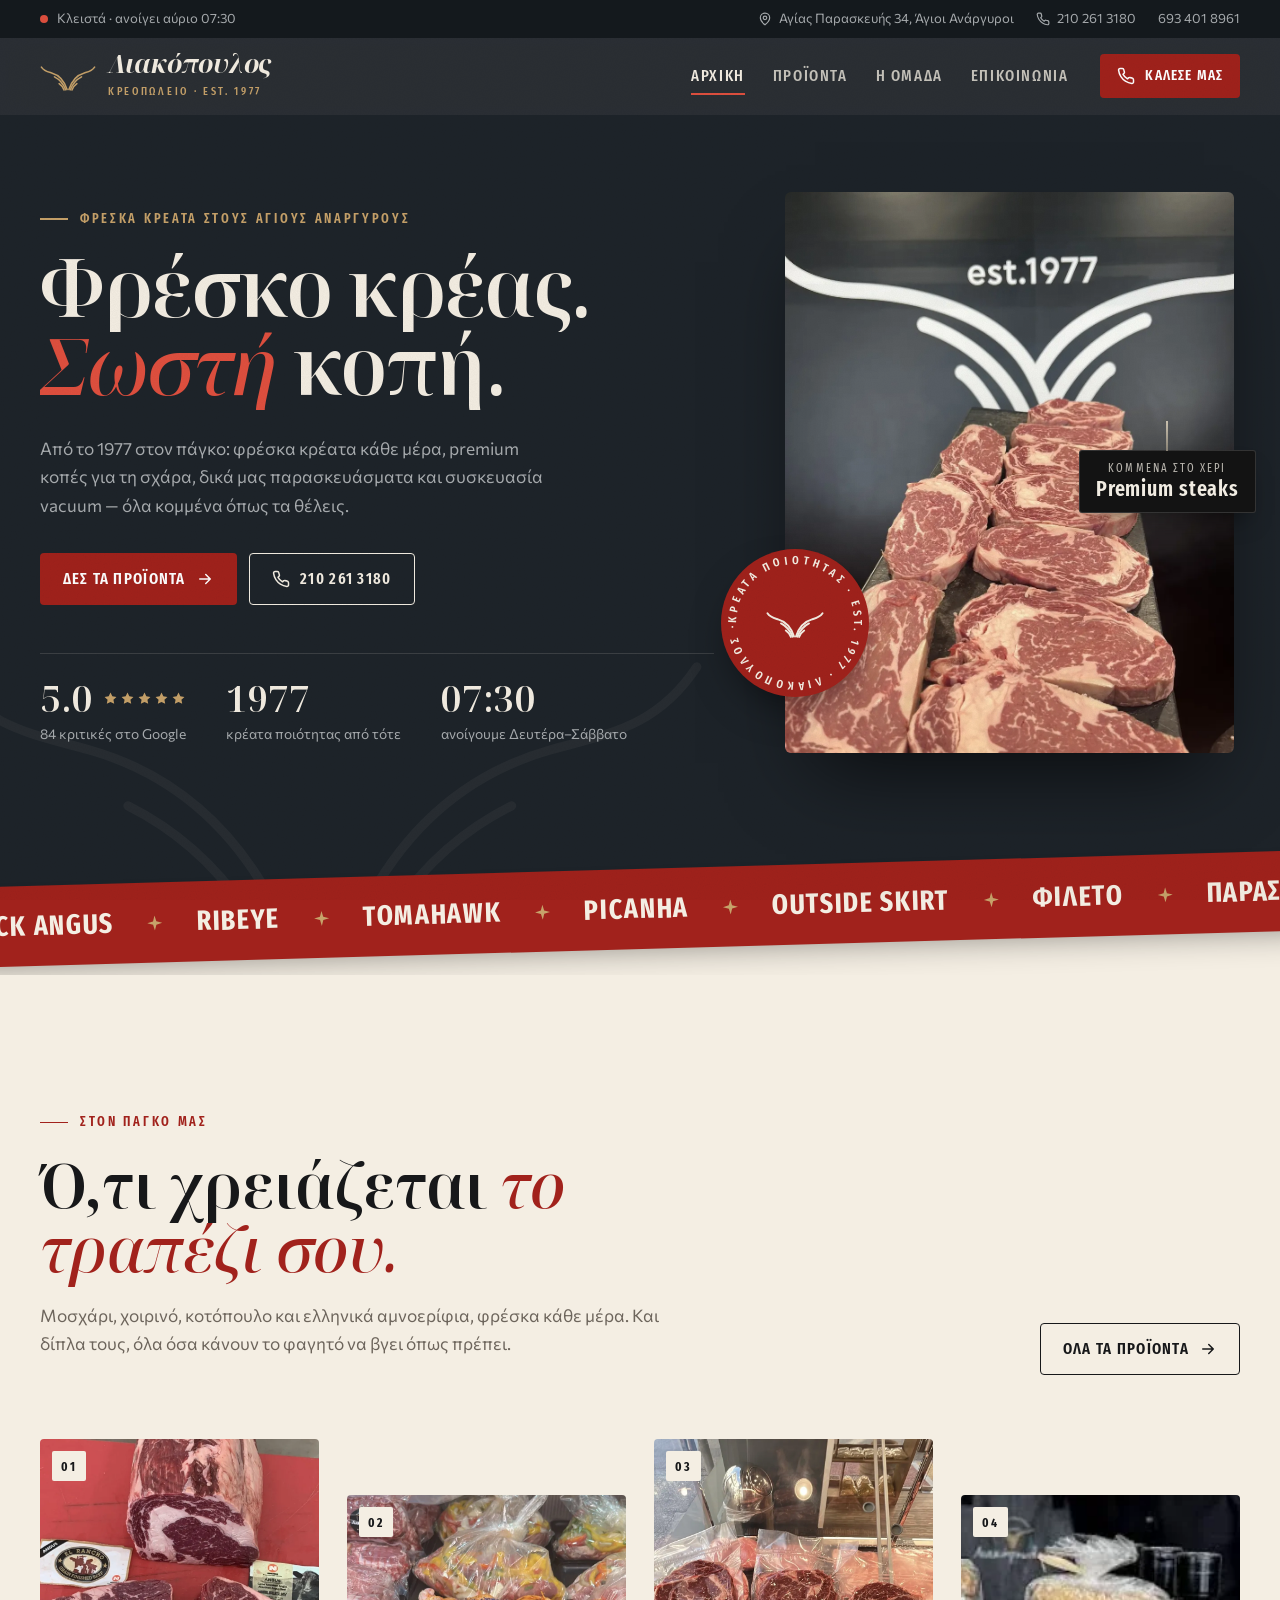
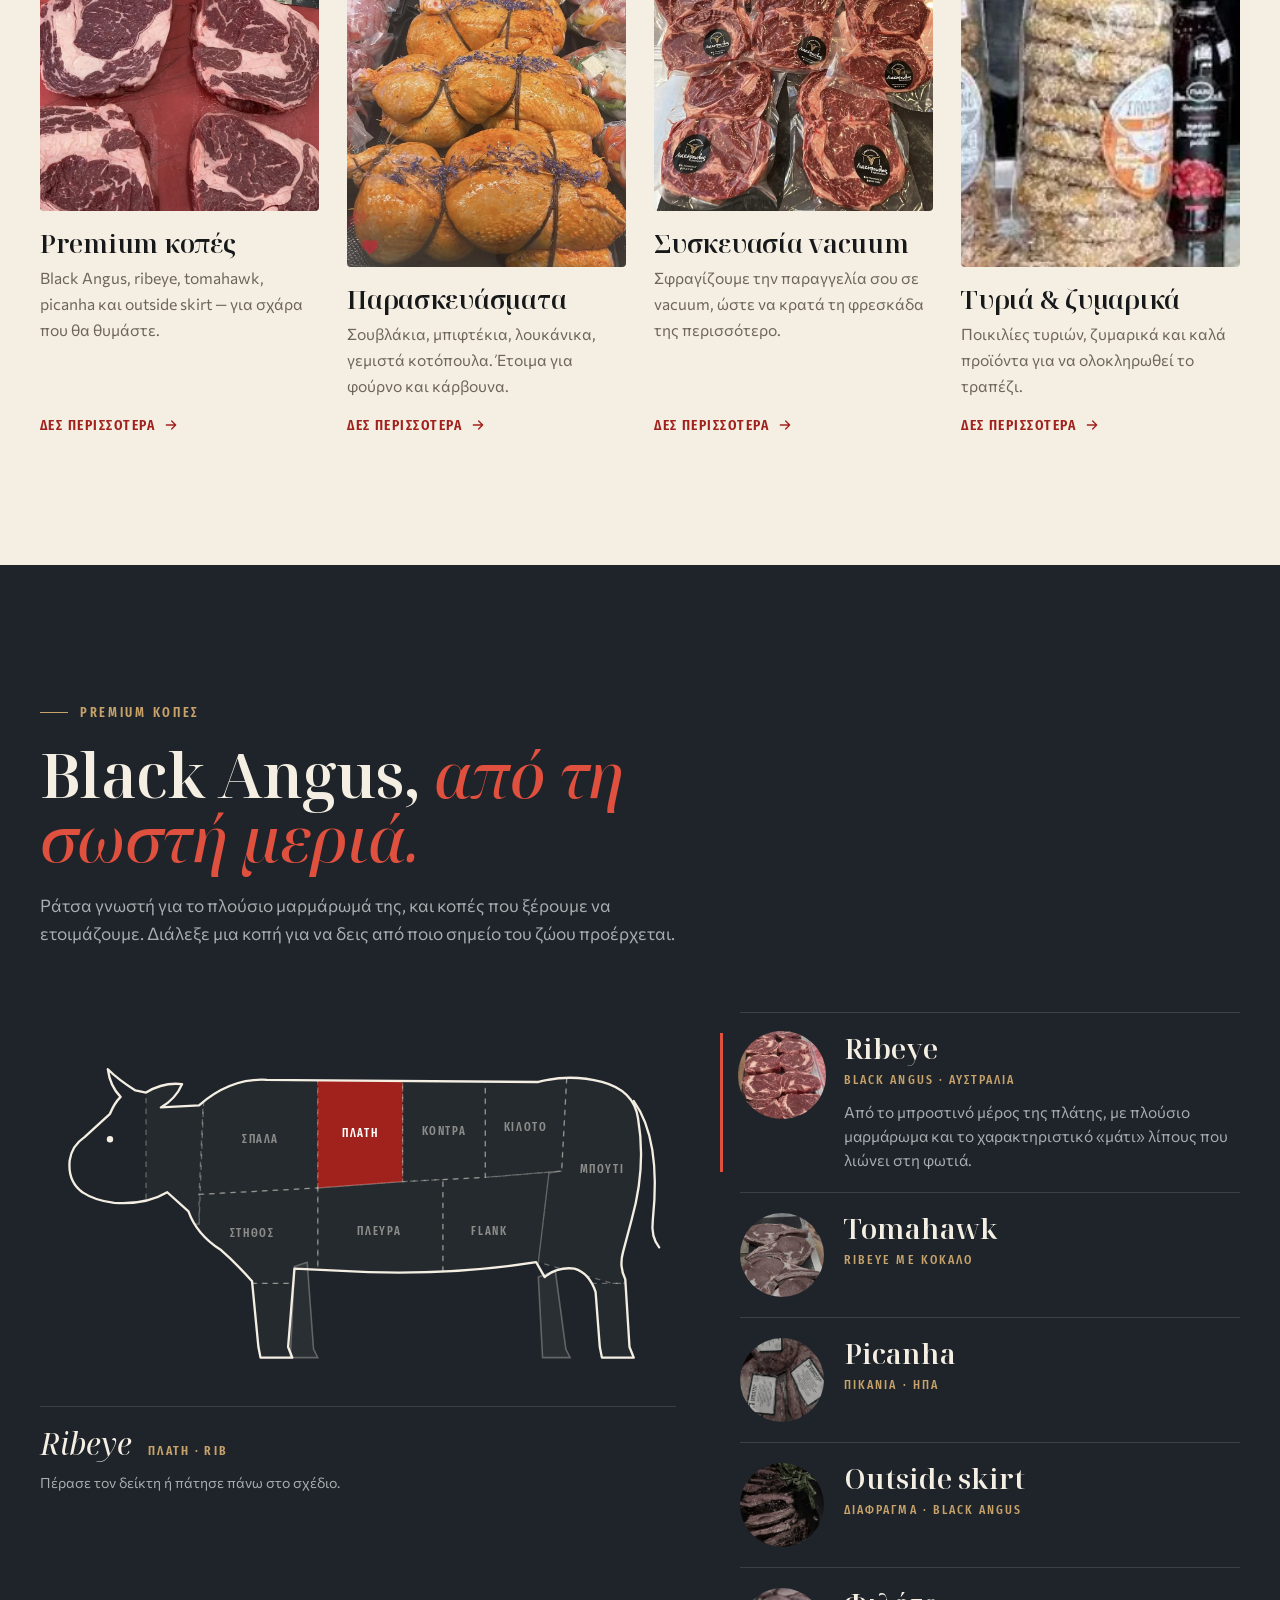
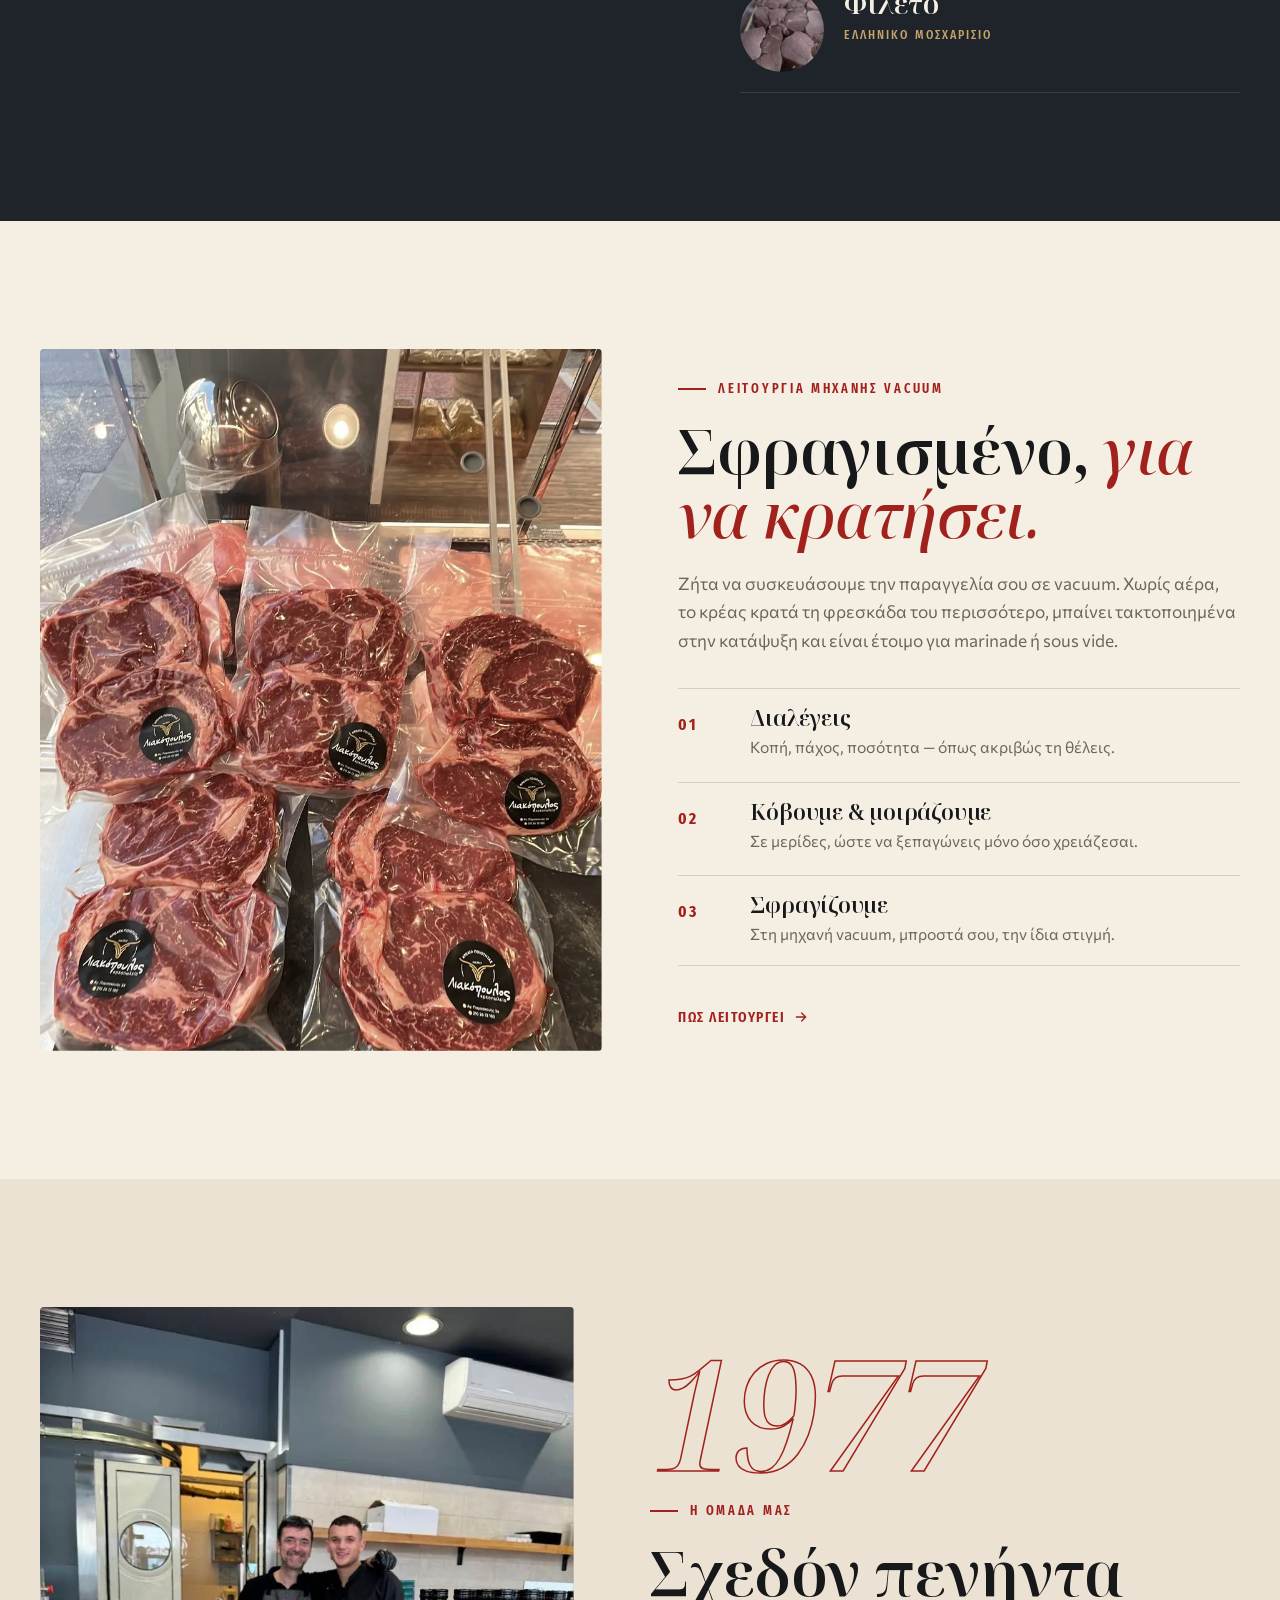
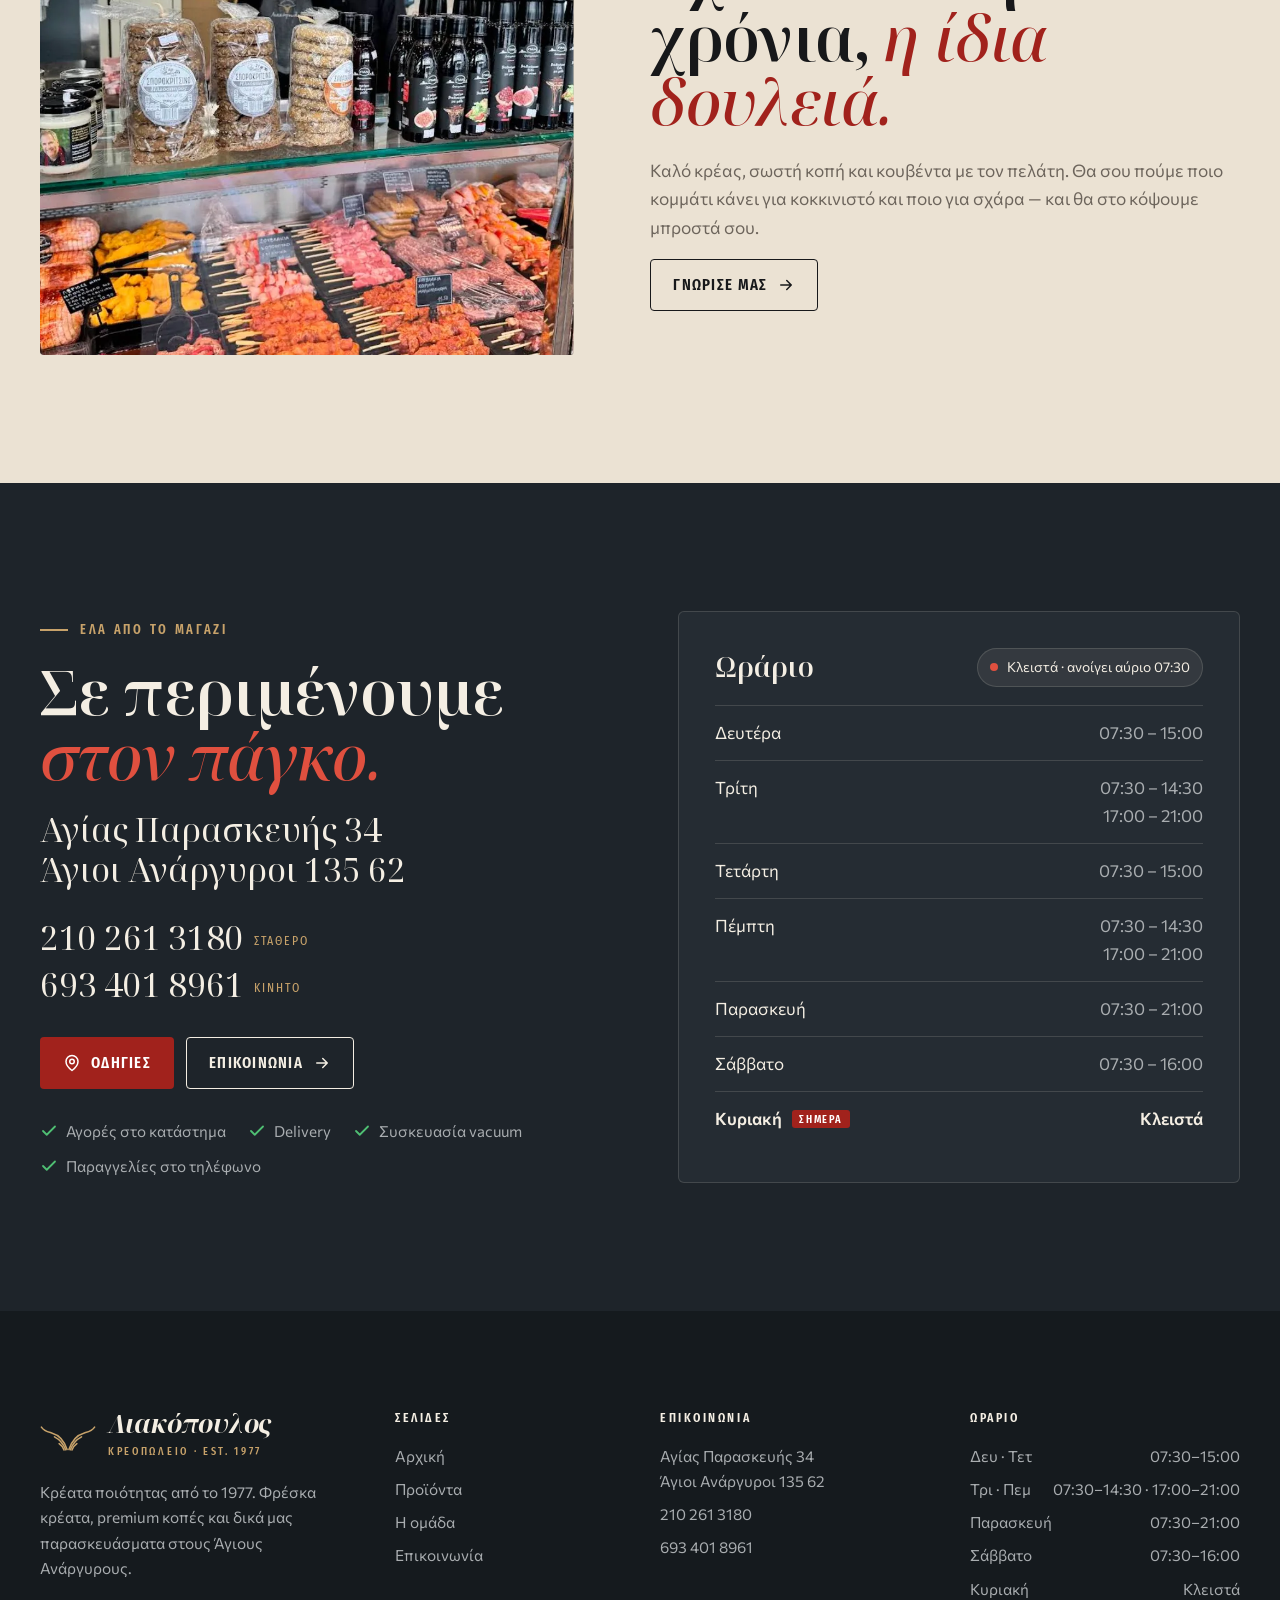
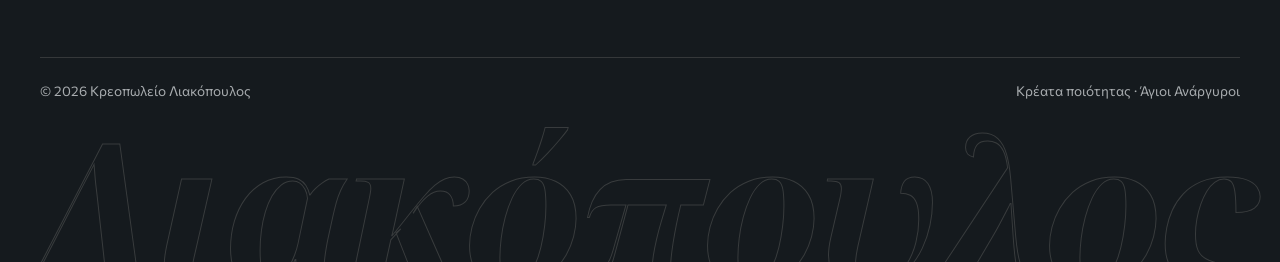
==== index.html @ c585aae2 "Build the Κρεοπωλείο Λιακόπουλος website Four static pages (Αρχική, Προϊόντα, Η ομάδα, Επικοινωνία) " ====
<!doctype html>
<html lang="el">
<head>
<meta charset="utf-8">
<meta name="viewport" content="width=device-width, initial-scale=1">
<title>Κρεοπωλείο Λιακόπουλος — Φρέσκα Κρέατα στους Άγιους Ανάργυρους</title>
<meta name="description" content="Κρεοπωλείο Λιακόπουλος στους Άγιους Ανάργυρους: φρέσκα κρέατα κάθε μέρα, premium κοπές Black Angus, ribeye, tomahawk, picanha, παρασκευάσματα, τυριά, ζυμαρικά και συσκευασία vacuum. Από το 1977.">
<meta name="theme-color" content="#1e242a">
<meta property="og:type" content="website">
<meta property="og:locale" content="el_GR">
<meta property="og:site_name" content="Κρεοπωλείο Λιακόπουλος">
<meta property="og:title" content="Κρεοπωλείο Λιακόπουλος — Φρέσκα Κρέατα στους Άγιους Ανάργυρους">
<meta property="og:description" content="Κρεοπωλείο Λιακόπουλος στους Άγιους Ανάργυρους: φρέσκα κρέατα κάθε μέρα, premium κοπές Black Angus, ribeye, tomahawk, picanha, παρασκευάσματα, τυριά, ζυμαρικά και συσκευασία vacuum. Από το 1977.">
<meta property="og:image" content="assets/img/og.jpg">
<link rel="icon" href="assets/img/favicon.svg" type="image/svg+xml">
<script>document.documentElement.classList.add('js')</script>
<link rel="preconnect" href="https://fonts.googleapis.com">
<link rel="preconnect" href="https://fonts.gstatic.com" crossorigin>
<link href="https://fonts.googleapis.com/css2?family=Commissioner:wght@400;500;600&amp;family=Fira+Sans+Extra+Condensed:wght@500;600;700&amp;family=Noto+Serif+Display:ital,wght@0,500;0,600;0,700;1,500;1,600;1,700&amp;display=swap" rel="stylesheet">
<link rel="stylesheet" href="assets/css/style.css">
<script type="application/ld+json">
{
  "@context": "https://schema.org",
  "@type": "ButcherShop",
  "name": "Κρεοπωλείο Λιακόπουλος",
  "slogan": "Κρέατα ποιότητας",
  "foundingDate": "1977",
  "image": "assets/img/og.jpg",
  "telephone": ["+302102613180", "+306934018961"],
  "address": {
    "@type": "PostalAddress",
    "streetAddress": "Αγίας Παρασκευής 34",
    "addressLocality": "Άγιοι Ανάργυροι",
    "postalCode": "135 62",
    "addressCountry": "GR"
  },
  "openingHoursSpecification": [
    {"@type": "OpeningHoursSpecification", "dayOfWeek": ["Monday", "Wednesday"], "opens": "07:30", "closes": "15:00"},
    {"@type": "OpeningHoursSpecification", "dayOfWeek": ["Tuesday", "Thursday"], "opens": "07:30", "closes": "14:30"},
    {"@type": "OpeningHoursSpecification", "dayOfWeek": ["Tuesday", "Thursday"], "opens": "17:00", "closes": "21:00"},
    {"@type": "OpeningHoursSpecification", "dayOfWeek": "Friday", "opens": "07:30", "closes": "21:00"},
    {"@type": "OpeningHoursSpecification", "dayOfWeek": "Saturday", "opens": "07:30", "closes": "16:00"}
  ],
  "aggregateRating": {"@type": "AggregateRating", "ratingValue": "5.0", "reviewCount": "84"}
}
</script>
</head>
<body>
<a class="skip" href="#main">Μετάβαση στο περιεχόμενο</a>

<div class="topbar">
  <div class="wrap">
    <span class="status " data-status><span class="status__dot"></span><span data-status-text>Δευ–Σάβ από 07:30</span></span>
    <div class="topbar__right">
      <a class="topbar__addr" href="https://www.google.com/maps/dir/?api=1&destination=%CE%9A%CF%81%CE%B5%CE%BF%CF%80%CF%89%CE%BB%CE%B5%CE%AF%CE%BF+%CE%9B%CE%B9%CE%B1%CE%BA%CF%8C%CF%80%CE%BF%CF%85%CE%BB%CE%BF%CF%82%2C+%CE%91%CE%B3%CE%AF%CE%B1%CF%82+%CE%A0%CE%B1%CF%81%CE%B1%CF%83%CE%BA%CE%B5%CF%85%CE%AE%CF%82+34%2C+%CE%86%CE%B3%CE%B9%CE%BF%CE%B9+%CE%91%CE%BD%CE%AC%CF%81%CE%B3%CF%85%CF%81%CE%BF%CE%B9+135+62" target="_blank" rel="noopener"><svg viewBox="0 0 24 24" fill="none" stroke="currentColor" stroke-width="2" stroke-linecap="round" stroke-linejoin="round" aria-hidden="true"><path d="M20 10c0 6-8 12-8 12S4 16 4 10a8 8 0 0 1 16 0z"/><circle cx="12" cy="10" r="3"/></svg>Αγίας Παρασκευής 34, Άγιοι Ανάργυροι</a>
      <a href="tel:+302102613180"><svg viewBox="0 0 24 24" fill="none" stroke="currentColor" stroke-width="2" stroke-linecap="round" stroke-linejoin="round" aria-hidden="true"><path d="M22 16.9v3a2 2 0 0 1-2.2 2 19.8 19.8 0 0 1-8.6-3.1 19.5 19.5 0 0 1-6-6A19.8 19.8 0 0 1 2.1 4.2 2 2 0 0 1 4.1 2h3a2 2 0 0 1 2 1.7c.1.9.4 1.8.7 2.7a2 2 0 0 1-.5 2.1L8 9.8a16 16 0 0 0 6 6l1.3-1.3a2 2 0 0 1 2.1-.4c.9.3 1.8.6 2.7.7a2 2 0 0 1 1.7 2z"/></svg>210 261 3180</a>
      <a class="hide-sm" href="tel:+306934018961">693 401 8961</a>
    </div>
  </div>
</div>
<header class="site-header">
  <div class="wrap">
    <a class="brand" href="index.html" aria-label="Κρεοπωλείο Λιακόπουλος — αρχική σελίδα">
      <svg class="brand__mark" viewBox="0 0 120 66" fill="none" stroke="currentColor" stroke-width="3.4" stroke-linecap="round" aria-hidden="true"><path d="M58 61C52 42 41 30 25 25.5C16 23 9 22 3 13"/><path d="M62 61C68 42 79 30 95 25.5C104 23 111 22 117 13"/><path d="M55 61.5C50 49 42 39.5 31 34"/><path d="M65 61.5C70 49 78 39.5 89 34"/><path d="M51.5 62C49 56 45.5 51.5 41 48.5"/><path d="M68.5 62C71 56 74.5 51.5 79 48.5"/></svg>
      <span><span class="brand__name">Λιακόπουλος</span><span class="brand__sub">Κρεοπωλείο · est. 1977</span></span>
    </a>
    <nav class="nav" id="nav" aria-label="Κύριο μενού">
      <ul class="nav__links">
        <li><a href="index.html" aria-current="page">Αρχική</a></li>
        <li><a href="products.html">Προϊόντα</a></li>
        <li><a href="about.html">Η ομάδα</a></li>
        <li><a href="contact.html">Επικοινωνία</a></li>
      </ul>
      <a class="btn btn--blood btn--sm" href="tel:+302102613180"><svg viewBox="0 0 24 24" fill="none" stroke="currentColor" stroke-width="2" stroke-linecap="round" stroke-linejoin="round" aria-hidden="true"><path d="M22 16.9v3a2 2 0 0 1-2.2 2 19.8 19.8 0 0 1-8.6-3.1 19.5 19.5 0 0 1-6-6A19.8 19.8 0 0 1 2.1 4.2 2 2 0 0 1 4.1 2h3a2 2 0 0 1 2 1.7c.1.9.4 1.8.7 2.7a2 2 0 0 1-.5 2.1L8 9.8a16 16 0 0 0 6 6l1.3-1.3a2 2 0 0 1 2.1-.4c.9.3 1.8.6 2.7.7a2 2 0 0 1 1.7 2z"/></svg>Κάλεσέ μας</a>
    </nav>
    <button class="nav-toggle" type="button" aria-expanded="false" aria-controls="nav"><span></span><span></span><span class="sr">Μενού</span></button>
  </div>
</header>

<main id="main">

<section class="hero dark">
  <svg class="hero__watermark" viewBox="0 0 120 66" fill="none" stroke="currentColor" stroke-width="1.4" stroke-linecap="round" aria-hidden="true"><path d="M58 61C52 42 41 30 25 25.5C16 23 9 22 3 13"/><path d="M62 61C68 42 79 30 95 25.5C104 23 111 22 117 13"/><path d="M55 61.5C50 49 42 39.5 31 34"/><path d="M65 61.5C70 49 78 39.5 89 34"/><path d="M51.5 62C49 56 45.5 51.5 41 48.5"/><path d="M68.5 62C71 56 74.5 51.5 79 48.5"/></svg>
  <div class="wrap hero__grid">
    <div>
      <p class="eyebrow hero__fade" style="animation-delay:.05s">Φρέσκα κρέατα στους Άγιους Ανάργυρους</p>
      <h1 class="h1">
        <span class="line"><span style="--i:0">Φρέσκο κρέας.</span></span>
        <span class="line"><span style="--i:1"><em>Σωστή</em> κοπή.</span></span>
      </h1>
      <p class="lead hero__fade">Από το 1977 στον πάγκο: φρέσκα κρέατα κάθε μέρα, premium κοπές για τη σχάρα, δικά μας παρασκευάσματα και συσκευασία vacuum — όλα κομμένα όπως τα θέλεις.</p>
      <div class="btn-row hero__fade" style="animation-delay:.7s">
        <a class="btn btn--blood" href="products.html">Δες τα προϊόντα <svg class="i-arrow" viewBox="0 0 24 24" fill="none" stroke="currentColor" stroke-width="2" stroke-linecap="round" stroke-linejoin="round" aria-hidden="true"><path d="M5 12h14M13 6l6 6-6 6"/></svg></a>
        <a class="btn btn--line" href="tel:+302102613180"><svg viewBox="0 0 24 24" fill="none" stroke="currentColor" stroke-width="2" stroke-linecap="round" stroke-linejoin="round" aria-hidden="true"><path d="M22 16.9v3a2 2 0 0 1-2.2 2 19.8 19.8 0 0 1-8.6-3.1 19.5 19.5 0 0 1-6-6A19.8 19.8 0 0 1 2.1 4.2 2 2 0 0 1 4.1 2h3a2 2 0 0 1 2 1.7c.1.9.4 1.8.7 2.7a2 2 0 0 1-.5 2.1L8 9.8a16 16 0 0 0 6 6l1.3-1.3a2 2 0 0 1 2.1-.4c.9.3 1.8.6 2.7.7a2 2 0 0 1 1.7 2z"/></svg>210 261 3180</a>
      </div>
      <div class="stats hero__fade" style="animation-delay:.85s">
        <a class="stat" href="https://www.google.com/maps/search/?api=1&query=%CE%9A%CF%81%CE%B5%CE%BF%CF%80%CF%89%CE%BB%CE%B5%CE%AF%CE%BF+%CE%9B%CE%B9%CE%B1%CE%BA%CF%8C%CF%80%CE%BF%CF%85%CE%BB%CE%BF%CF%82%2C+%CE%91%CE%B3%CE%AF%CE%B1%CF%82+%CE%A0%CE%B1%CF%81%CE%B1%CF%83%CE%BA%CE%B5%CF%85%CE%AE%CF%82+34%2C+%CE%86%CE%B3%CE%B9%CE%BF%CE%B9+%CE%91%CE%BD%CE%AC%CF%81%CE%B3%CF%85%CF%81%CE%BF%CE%B9+135+62" target="_blank" rel="noopener">
          <span class="stat__num">5.0 <span class="stat__stars"><svg viewBox="0 0 24 24" fill="currentColor" aria-hidden="true"><path d="M12 2.5l2.9 6 6.6.9-4.8 4.6 1.2 6.5L12 17.4l-5.9 3.1 1.2-6.5L2.5 9.4l6.6-.9z"/></svg><svg viewBox="0 0 24 24" fill="currentColor" aria-hidden="true"><path d="M12 2.5l2.9 6 6.6.9-4.8 4.6 1.2 6.5L12 17.4l-5.9 3.1 1.2-6.5L2.5 9.4l6.6-.9z"/></svg><svg viewBox="0 0 24 24" fill="currentColor" aria-hidden="true"><path d="M12 2.5l2.9 6 6.6.9-4.8 4.6 1.2 6.5L12 17.4l-5.9 3.1 1.2-6.5L2.5 9.4l6.6-.9z"/></svg><svg viewBox="0 0 24 24" fill="currentColor" aria-hidden="true"><path d="M12 2.5l2.9 6 6.6.9-4.8 4.6 1.2 6.5L12 17.4l-5.9 3.1 1.2-6.5L2.5 9.4l6.6-.9z"/></svg><svg viewBox="0 0 24 24" fill="currentColor" aria-hidden="true"><path d="M12 2.5l2.9 6 6.6.9-4.8 4.6 1.2 6.5L12 17.4l-5.9 3.1 1.2-6.5L2.5 9.4l6.6-.9z"/></svg></span></span>
          <span class="stat__label">84 κριτικές στο Google</span>
        </a>
        <div class="stat"><span class="stat__num">1977</span><span class="stat__label">κρέατα ποιότητας από τότε</span></div>
        <div class="stat"><span class="stat__num">07:30</span><span class="stat__label">ανοίγουμε Δευτέρα–Σάββατο</span></div>
      </div>
    </div>

    <div class="hero__media">
      <div class="hero__photo"><img src="assets/img/hero.webp" alt="Μπριζόλες Black Angus μπροστά στον τοίχο με το λογότυπο est.1977" width="1000" height="1336" fetchpriority="high" decoding="async"></div>
      <div class="chalk" aria-hidden="true"><small>Κομμένα στο χέρι</small><strong>Premium steaks</strong></div>
      <div class="badge" aria-hidden="true">
        <svg class="badge__ring" viewBox="0 0 200 200"><defs><path id="ring" d="M100 100m-80 0a80 80 0 1 1 160 0a80 80 0 1 1-160 0"/></defs><text><textPath href="#ring" textLength="500" lengthAdjust="spacing">ΚΡΕΑΤΑ ΠΟΙΟΤΗΤΑΣ · EST. 1977 · ΛΙΑΚΟΠΟΥΛΟΣ · </textPath></text></svg>
        <svg class="badge__mark" viewBox="0 0 120 66" fill="none" stroke="currentColor" stroke-width="4" stroke-linecap="round" aria-hidden="true"><path d="M58 61C52 42 41 30 25 25.5C16 23 9 22 3 13"/><path d="M62 61C68 42 79 30 95 25.5C104 23 111 22 117 13"/><path d="M55 61.5C50 49 42 39.5 31 34"/><path d="M65 61.5C70 49 78 39.5 89 34"/><path d="M51.5 62C49 56 45.5 51.5 41 48.5"/><path d="M68.5 62C71 56 74.5 51.5 79 48.5"/></svg>
      </div>
    </div>
  </div>
</section>

<div class="ticker-wrap" aria-hidden="true">
  <div class="ticker">
    <div class="ticker__track">
      <div class="ticker__group"><span>Black Angus</span><svg viewBox="0 0 10 10" fill="currentColor" aria-hidden="true"><path d="M5 0l1.1 3.9L10 5 6.1 6.1 5 10 3.9 6.1 0 5l3.9-1.1z"/></svg><span>Ribeye</span><svg viewBox="0 0 10 10" fill="currentColor" aria-hidden="true"><path d="M5 0l1.1 3.9L10 5 6.1 6.1 5 10 3.9 6.1 0 5l3.9-1.1z"/></svg><span>Tomahawk</span><svg viewBox="0 0 10 10" fill="currentColor" aria-hidden="true"><path d="M5 0l1.1 3.9L10 5 6.1 6.1 5 10 3.9 6.1 0 5l3.9-1.1z"/></svg><span>Picanha</span><svg viewBox="0 0 10 10" fill="currentColor" aria-hidden="true"><path d="M5 0l1.1 3.9L10 5 6.1 6.1 5 10 3.9 6.1 0 5l3.9-1.1z"/></svg><span>Outside skirt</span><svg viewBox="0 0 10 10" fill="currentColor" aria-hidden="true"><path d="M5 0l1.1 3.9L10 5 6.1 6.1 5 10 3.9 6.1 0 5l3.9-1.1z"/></svg><span>Φιλέτο</span><svg viewBox="0 0 10 10" fill="currentColor" aria-hidden="true"><path d="M5 0l1.1 3.9L10 5 6.1 6.1 5 10 3.9 6.1 0 5l3.9-1.1z"/></svg><span>Παρασκευάσματα</span><svg viewBox="0 0 10 10" fill="currentColor" aria-hidden="true"><path d="M5 0l1.1 3.9L10 5 6.1 6.1 5 10 3.9 6.1 0 5l3.9-1.1z"/></svg><span>Vacuum</span><svg viewBox="0 0 10 10" fill="currentColor" aria-hidden="true"><path d="M5 0l1.1 3.9L10 5 6.1 6.1 5 10 3.9 6.1 0 5l3.9-1.1z"/></svg><span>Τυριά & ζυμαρικά</span><svg viewBox="0 0 10 10" fill="currentColor" aria-hidden="true"><path d="M5 0l1.1 3.9L10 5 6.1 6.1 5 10 3.9 6.1 0 5l3.9-1.1z"/></svg><span>Delivery</span><svg viewBox="0 0 10 10" fill="currentColor" aria-hidden="true"><path d="M5 0l1.1 3.9L10 5 6.1 6.1 5 10 3.9 6.1 0 5l3.9-1.1z"/></svg></div>
      <div class="ticker__group"><span>Black Angus</span><svg viewBox="0 0 10 10" fill="currentColor" aria-hidden="true"><path d="M5 0l1.1 3.9L10 5 6.1 6.1 5 10 3.9 6.1 0 5l3.9-1.1z"/></svg><span>Ribeye</span><svg viewBox="0 0 10 10" fill="currentColor" aria-hidden="true"><path d="M5 0l1.1 3.9L10 5 6.1 6.1 5 10 3.9 6.1 0 5l3.9-1.1z"/></svg><span>Tomahawk</span><svg viewBox="0 0 10 10" fill="currentColor" aria-hidden="true"><path d="M5 0l1.1 3.9L10 5 6.1 6.1 5 10 3.9 6.1 0 5l3.9-1.1z"/></svg><span>Picanha</span><svg viewBox="0 0 10 10" fill="currentColor" aria-hidden="true"><path d="M5 0l1.1 3.9L10 5 6.1 6.1 5 10 3.9 6.1 0 5l3.9-1.1z"/></svg><span>Outside skirt</span><svg viewBox="0 0 10 10" fill="currentColor" aria-hidden="true"><path d="M5 0l1.1 3.9L10 5 6.1 6.1 5 10 3.9 6.1 0 5l3.9-1.1z"/></svg><span>Φιλέτο</span><svg viewBox="0 0 10 10" fill="currentColor" aria-hidden="true"><path d="M5 0l1.1 3.9L10 5 6.1 6.1 5 10 3.9 6.1 0 5l3.9-1.1z"/></svg><span>Παρασκευάσματα</span><svg viewBox="0 0 10 10" fill="currentColor" aria-hidden="true"><path d="M5 0l1.1 3.9L10 5 6.1 6.1 5 10 3.9 6.1 0 5l3.9-1.1z"/></svg><span>Vacuum</span><svg viewBox="0 0 10 10" fill="currentColor" aria-hidden="true"><path d="M5 0l1.1 3.9L10 5 6.1 6.1 5 10 3.9 6.1 0 5l3.9-1.1z"/></svg><span>Τυριά & ζυμαρικά</span><svg viewBox="0 0 10 10" fill="currentColor" aria-hidden="true"><path d="M5 0l1.1 3.9L10 5 6.1 6.1 5 10 3.9 6.1 0 5l3.9-1.1z"/></svg><span>Delivery</span><svg viewBox="0 0 10 10" fill="currentColor" aria-hidden="true"><path d="M5 0l1.1 3.9L10 5 6.1 6.1 5 10 3.9 6.1 0 5l3.9-1.1z"/></svg></div>
    </div>
  </div>
</div>

<section class="section" id="pagkos">
  <div class="wrap">
    <div class="section-head section-head--split">
      <div data-reveal>
        <p class="eyebrow">Στον πάγκο μας</p>
        <h2 class="h2">Ό,τι χρειάζεται <em>το τραπέζι σου.</em></h2>
        <p class="lead">Μοσχάρι, χοιρινό, κοτόπουλο και ελληνικά αμνοερίφια, φρέσκα κάθε μέρα. Και δίπλα τους, όλα όσα κάνουν το φαγητό να βγει όπως πρέπει.</p>
      </div>
      <a class="btn btn--line" href="products.html" data-reveal>Όλα τα προϊόντα <svg class="i-arrow" viewBox="0 0 24 24" fill="none" stroke="currentColor" stroke-width="2" stroke-linecap="round" stroke-linejoin="round" aria-hidden="true"><path d="M5 12h14M13 6l6 6-6 6"/></svg></a>
    </div>
    <div class="cats">
      <a class="cat" href="products.html#premium" data-reveal style="--d:0.00s">
        <div class="cat__img"><span class="cat__num">01</span><img src="assets/img/ribeye-red.webp" alt="Ribeye Black Angus σε κόκκινο πάγκο" width="1000" height="1754" loading="lazy" decoding="async"></div>
        <h3>Premium κοπές</h3>
        <p>Black Angus, ribeye, tomahawk, picanha και outside skirt — για σχάρα που θα θυμάστε.</p>
        <span class="link-arrow">Δες περισσότερα <svg class="i-arrow" viewBox="0 0 24 24" fill="none" stroke="currentColor" stroke-width="2" stroke-linecap="round" stroke-linejoin="round" aria-hidden="true"><path d="M5 12h14M13 6l6 6-6 6"/></svg></span>
      </a>
      <a class="cat" href="products.html#paraskevasmata" data-reveal style="--d:0.08s">
        <div class="cat__img"><span class="cat__num">02</span><img src="assets/img/gemista.webp" alt="Γεμιστά κοτόπουλα στη βιτρίνα" width="900" height="1529" loading="lazy" decoding="async"></div>
        <h3>Παρασκευάσματα</h3>
        <p>Σουβλάκια, μπιφτέκια, λουκάνικα, γεμιστά κοτόπουλα. Έτοιμα για φούρνο και κάρβουνα.</p>
        <span class="link-arrow">Δες περισσότερα <svg class="i-arrow" viewBox="0 0 24 24" fill="none" stroke="currentColor" stroke-width="2" stroke-linecap="round" stroke-linejoin="round" aria-hidden="true"><path d="M5 12h14M13 6l6 6-6 6"/></svg></span>
      </a>
      <a class="cat" href="products.html#vacuum" data-reveal style="--d:0.16s">
        <div class="cat__img"><span class="cat__num">03</span><img src="assets/img/vacuum.webp" alt="Μπριζόλες συσκευασμένες σε vacuum" width="900" height="1595" loading="lazy" decoding="async"></div>
        <h3>Συσκευασία vacuum</h3>
        <p>Σφραγίζουμε την παραγγελία σου σε vacuum, ώστε να κρατά τη φρεσκάδα της περισσότερο.</p>
        <span class="link-arrow">Δες περισσότερα <svg class="i-arrow" viewBox="0 0 24 24" fill="none" stroke="currentColor" stroke-width="2" stroke-linecap="round" stroke-linejoin="round" aria-hidden="true"><path d="M5 12h14M13 6l6 6-6 6"/></svg></span>
      </a>
      <a class="cat" href="products.html#pantopoleio" data-reveal style="--d:0.24s">
        <div class="cat__img"><span class="cat__num">04</span><img src="assets/img/pantopoleio.webp" alt="Παξιμάδια και κρέμες βαλσάμικου στον πάγκο" width="917" height="280" loading="lazy" decoding="async"></div>
        <h3>Τυριά & ζυμαρικά</h3>
        <p>Ποικιλίες τυριών, ζυμαρικά και καλά προϊόντα για να ολοκληρωθεί το τραπέζι.</p>
        <span class="link-arrow">Δες περισσότερα <svg class="i-arrow" viewBox="0 0 24 24" fill="none" stroke="currentColor" stroke-width="2" stroke-linecap="round" stroke-linejoin="round" aria-hidden="true"><path d="M5 12h14M13 6l6 6-6 6"/></svg></span>
      </a>
    </div>
  </div>
</section>

<section class="section dark" id="kopes" data-cuts>
  <div class="wrap">
    <div class="section-head" data-reveal>
      <p class="eyebrow">Premium κοπές</p>
      <h2 class="h2">Black Angus, <em>από τη σωστή μεριά.</em></h2>
      <p class="lead">Ράτσα γνωστή για το πλούσιο μαρμάρωμά της, και κοπές που ξέρουμε να ετοιμάζουμε. Διάλεξε μια κοπή για να δεις από ποιο σημείο του ζώου προέρχεται.</p>
    </div>
    <div class="cuts">
      <div class="cuts__chart">
        <div class="chart">
  <svg viewBox="0 0 600 340" role="img" aria-labelledby="chart-title">
    <title id="chart-title">Σχέδιο με τις κοπές του μοσχαριού</title>
    <defs><clipPath id="cow-body"><path d="M40 170 Q26 160 28 140 Q30 126 42 118 L66 96 Q70 86 76 80 Q66 70 64 54 Q74 64 90 74 L100 76 Q116 66 134 68 Q128 82 114 90 L150 88 Q180 62 214 64 L470 66 Q500 58 530 66 Q560 74 564 100 Q572 146 558 196 L550 226 Q546 240 552 252 L556 316 L560 326 L530 326 L528 316 L524 264 Q518 246 504 242 Q488 240 476 250 L468 236 Q380 250 280 244 L240 242 L234 316 L238 326 L208 326 L206 316 L200 254 Q186 238 170 224 Q148 210 140 188 L120 170 Q100 182 70 180 Q52 178 40 170 Z"/></clipPath></defs>
    <path class="leg-far" d="M252 236 L258 318 L262 326 L236 326 L240 240Z"/>
    <path class="leg-far" d="M486 244 L496 318 L500 326 L474 326 L470 250Z"/>
    <g clip-path="url(#cow-body)">
      <path class="z" data-zone="neck" d="M100 40 L156 40 L150 200 L100 200Z"/>
      <path class="z" data-zone="chuck" d="M156 40 L262 40 L262 166 L150 172 Z"/>
      <path class="z" data-zone="rib" data-hot d="M262 40 L342 40 L342 160 L262 166Z"/>
      <path class="z" data-zone="loin" data-hot d="M342 40 L420 40 L420 156 L342 160Z"/>
      <path class="z" data-zone="rump" data-hot d="M420 40 L498 40 L492 150 L420 156Z"/>
      <path class="z" data-zone="round" d="M498 40 L600 40 L600 256 L540 256 L470 236 L480 152 L492 150Z"/>
      <path class="z" data-zone="brisket" d="M150 172 L262 166 L262 256 L120 256 L100 200 L150 200Z"/>
      <path class="z" data-zone="plate" data-hot d="M262 166 L342 160 L380 158 L380 256 L262 256Z"/>
      <path class="z" data-zone="flank" d="M380 158 L420 156 L492 150 L480 152 L470 236 L470 256 L380 256Z"/>
      <path class="z" data-zone="shank" d="M120 256 L600 256 L600 340 L120 340Z"/>
    </g>
    <path class="out" pathLength="1" d="M40 170 Q26 160 28 140 Q30 126 42 118 L66 96 Q70 86 76 80 Q66 70 64 54 Q74 64 90 74 L100 76 Q116 66 134 68 Q128 82 114 90 L150 88 Q180 62 214 64 L470 66 Q500 58 530 66 Q560 74 564 100 Q572 146 558 196 L550 226 Q546 240 552 252 L556 316 L560 326 L530 326 L528 316 L524 264 Q518 246 504 242 Q488 240 476 250 L468 236 Q380 250 280 244 L240 242 L234 316 L238 326 L208 326 L206 316 L200 254 Q186 238 170 224 Q148 210 140 188 L120 170 Q100 182 70 180 Q52 178 40 170 Z"/>
    <path class="out" pathLength="1" d="M560 84 Q586 120 578 196 Q576 212 584 222"/>
    <circle class="eye" cx="66" cy="120" r="3"/>
    <text class="lbl" data-zone="chuck" x="208" y="124">ΣΠΑΛΑ</text>
    <text class="lbl" data-zone="rib" x="302" y="118">ΠΛΑΤΗ</text>
    <text class="lbl" data-zone="loin" x="381" y="116">ΚΟΝΤΡΑ</text>
    <text class="lbl" data-zone="rump" x="458" y="112">ΚΙΛΟΤΟ</text>
    <text class="lbl" data-zone="round" x="530" y="152">ΜΠΟΥΤΙ</text>
    <text class="lbl" data-zone="brisket" x="200" y="212">ΣΤΗΘΟΣ</text>
    <text class="lbl" data-zone="plate" x="320" y="210">ΠΛΕΥΡΑ</text>
    <text class="lbl" data-zone="flank" x="424" y="210">FLANK</text>
  </svg>
        </div>
        <div class="chart__cap" aria-live="polite">
          <span class="chart__cap-name" data-cap-name>Ribeye</span>
          <span class="chart__cap-zone" data-cap-zone>Πλάτη · Rib</span>
        </div>
        <p class="chart__hint">Πέρασε τον δείκτη ή πάτησε πάνω στο σχέδιο.</p>
      </div>
      <ul class="cutlist">
      <li><button class="cut is-active" type="button" aria-pressed="true" data-zone="rib" data-zone-label="Πλάτη · Rib" data-name="Ribeye">
        <img class="cut__img" src="assets/img/ribeye.webp" alt="" width="168" height="168" loading="lazy" decoding="async">
        <span>
          <span class="cut__name">Ribeye</span>
          <span class="cut__meta">Black Angus · Αυστραλία</span>
          <span class="cut__more"><span><span class="cut__desc">Από το μπροστινό μέρος της πλάτης, με πλούσιο μαρμάρωμα και το χαρακτηριστικό «μάτι» λίπους που λιώνει στη φωτιά.</span></span></span>
        </span>
      </button></li>
      <li><button class="cut" type="button" aria-pressed="false" data-zone="rib" data-zone-label="Πλάτη · Rib" data-name="Tomahawk">
        <img class="cut__img" src="assets/img/tomahawk.webp" alt="" width="168" height="168" loading="lazy" decoding="async">
        <span>
          <span class="cut__name">Tomahawk</span>
          <span class="cut__meta">Ribeye με κόκαλο</span>
          <span class="cut__more"><span><span class="cut__desc">Το ribeye με ολόκληρο το κόκαλο της πλευράς. Εντυπωσιακό στο πιάτο, ζουμερό στη μπουκιά — φτιαγμένο για παρέα.</span></span></span>
        </span>
      </button></li>
      <li><button class="cut" type="button" aria-pressed="false" data-zone="rump" data-zone-label="Κιλότο · Rump cap" data-name="Picanha">
        <img class="cut__img" src="assets/img/picanha.webp" alt="" width="168" height="168" loading="lazy" decoding="async">
        <span>
          <span class="cut__name">Picanha</span>
          <span class="cut__meta">Πικάνια · ΗΠΑ</span>
          <span class="cut__more"><span><span class="cut__desc">Η «κάπα» του κιλότου με το παχύ στρώμα λίπους. Η αγαπημένη κοπή της Βραζιλίας, για σχάρα και σούβλα.</span></span></span>
        </span>
      </button></li>
      <li><button class="cut" type="button" aria-pressed="false" data-zone="plate" data-zone-label="Πλευρά · Plate" data-name="Outside skirt">
        <img class="cut__img" src="assets/img/skirt.webp" alt="" width="168" height="168" loading="lazy" decoding="async">
        <span>
          <span class="cut__name">Outside skirt</span>
          <span class="cut__meta">Διάφραγμα · Black Angus</span>
          <span class="cut__more"><span><span class="cut__desc">Μακρόστενη, λεπτή κοπή με έντονη, βαθιά γεύση. Θέλει δυνατή φωτιά και λίγα λεπτά — και κόψιμο κόντρα στις ίνες.</span></span></span>
        </span>
      </button></li>
      <li><button class="cut" type="button" aria-pressed="false" data-zone="loin" data-zone-label="Κόντρα · Loin" data-name="Φιλέτο">
        <img class="cut__img" src="assets/img/fileto.webp" alt="" width="168" height="168" loading="lazy" decoding="async">
        <span>
          <span class="cut__name">Φιλέτο</span>
          <span class="cut__meta">Ελληνικό μοσχαρίσιο</span>
          <span class="cut__more"><span><span class="cut__desc">Το πιο τρυφερό κομμάτι του ζώου. Λιτό και κομψό, για τις ξεχωριστές βραδιές.</span></span></span>
        </span>
      </button></li>
      </ul>
    </div>
  </div>
</section>

<section class="section" id="vacuum">
  <div class="wrap split">
    <div class="split__media media-pin" data-reveal="img">
      <div class="frame frame--45"><img src="assets/img/vacuum.webp" alt="Μπριζόλες σε συσκευασία vacuum με το σήμα του καταστήματος" width="900" height="1595" loading="lazy" decoding="async"></div>
    </div>
    <div class="split__text" data-reveal>
      <p class="eyebrow">Λειτουργία μηχανής vacuum</p>
      <h2 class="h2">Σφραγισμένο, <em>για να κρατήσει.</em></h2>
      <p class="lead">Ζήτα να συσκευάσουμε την παραγγελία σου σε vacuum. Χωρίς αέρα, το κρέας κρατά τη φρεσκάδα του περισσότερο, μπαίνει τακτοποιημένα στην κατάψυξη και είναι έτοιμο για marinade ή sous vide.</p>
      <ol class="steps">
        <li><div><h3>Διαλέγεις</h3><p>Κοπή, πάχος, ποσότητα — όπως ακριβώς τη θέλεις.</p></div></li>
        <li><div><h3>Κόβουμε & μοιράζουμε</h3><p>Σε μερίδες, ώστε να ξεπαγώνεις μόνο όσο χρειάζεσαι.</p></div></li>
        <li><div><h3>Σφραγίζουμε</h3><p>Στη μηχανή vacuum, μπροστά σου, την ίδια στιγμή.</p></div></li>
      </ol>
      <a class="link-arrow" href="products.html#vacuum">Πώς λειτουργεί <svg class="i-arrow" viewBox="0 0 24 24" fill="none" stroke="currentColor" stroke-width="2" stroke-linecap="round" stroke-linejoin="round" aria-hidden="true"><path d="M5 12h14M13 6l6 6-6 6"/></svg></a>
    </div>
  </div>
</section>

<section class="section paper-2" id="omada">
  <div class="wrap teaser">
    <div class="frame" data-reveal="img"><img src="assets/img/team.webp" alt="Η ομάδα του Κρεοπωλείου Λιακόπουλος πίσω από τον πάγκο" width="977" height="1187" loading="lazy" decoding="async"></div>
    <div data-reveal>
      <div class="year-big" aria-hidden="true">1977</div>
      <p class="eyebrow">Η ομάδα μας</p>
      <h2 class="h2">Σχεδόν πενήντα χρόνια, <em>η ίδια δουλειά.</em></h2>
      <p class="lead">Καλό κρέας, σωστή κοπή και κουβέντα με τον πελάτη. Θα σου πούμε ποιο κομμάτι κάνει για κοκκινιστό και ποιο για σχάρα — και θα στο κόψουμε μπροστά σου.</p>
      <a class="btn btn--line" href="about.html">Γνώρισέ μας <svg class="i-arrow" viewBox="0 0 24 24" fill="none" stroke="currentColor" stroke-width="2" stroke-linecap="round" stroke-linejoin="round" aria-hidden="true"><path d="M5 12h14M13 6l6 6-6 6"/></svg></a>
    </div>
  </div>
</section>

<section class="section dark" id="episkepsi">
  <div class="wrap visit">
    <div data-reveal>
      <p class="eyebrow">Έλα από το μαγαζί</p>
      <h2 class="h2">Σε περιμένουμε <em>στον πάγκο.</em></h2>
      <p class="visit__addr">Αγίας Παρασκευής 34<br>Άγιοι Ανάργυροι 135 62</p>
      <div class="phones">
  <a href="tel:+302102613180">210 261 3180<small>σταθερό</small></a>
  <a href="tel:+306934018961">693 401 8961<small>κινητό</small></a>
</div>
      <div class="btn-row">
        <a class="btn btn--blood" href="https://www.google.com/maps/dir/?api=1&destination=%CE%9A%CF%81%CE%B5%CE%BF%CF%80%CF%89%CE%BB%CE%B5%CE%AF%CE%BF+%CE%9B%CE%B9%CE%B1%CE%BA%CF%8C%CF%80%CE%BF%CF%85%CE%BB%CE%BF%CF%82%2C+%CE%91%CE%B3%CE%AF%CE%B1%CF%82+%CE%A0%CE%B1%CF%81%CE%B1%CF%83%CE%BA%CE%B5%CF%85%CE%AE%CF%82+34%2C+%CE%86%CE%B3%CE%B9%CE%BF%CE%B9+%CE%91%CE%BD%CE%AC%CF%81%CE%B3%CF%85%CF%81%CE%BF%CE%B9+135+62" target="_blank" rel="noopener"><svg viewBox="0 0 24 24" fill="none" stroke="currentColor" stroke-width="2" stroke-linecap="round" stroke-linejoin="round" aria-hidden="true"><path d="M20 10c0 6-8 12-8 12S4 16 4 10a8 8 0 0 1 16 0z"/><circle cx="12" cy="10" r="3"/></svg>Οδηγίες</a>
        <a class="btn btn--line" href="contact.html">Επικοινωνία <svg class="i-arrow" viewBox="0 0 24 24" fill="none" stroke="currentColor" stroke-width="2" stroke-linecap="round" stroke-linejoin="round" aria-hidden="true"><path d="M5 12h14M13 6l6 6-6 6"/></svg></a>
      </div>
      <div class="services "><span><svg viewBox="0 0 24 24" fill="none" stroke="currentColor" stroke-width="2.4" stroke-linecap="round" stroke-linejoin="round" aria-hidden="true"><path d="M20 6 9 17l-5-5"/></svg>Αγορές στο κατάστημα</span><span><svg viewBox="0 0 24 24" fill="none" stroke="currentColor" stroke-width="2.4" stroke-linecap="round" stroke-linejoin="round" aria-hidden="true"><path d="M20 6 9 17l-5-5"/></svg>Delivery</span><span><svg viewBox="0 0 24 24" fill="none" stroke="currentColor" stroke-width="2.4" stroke-linecap="round" stroke-linejoin="round" aria-hidden="true"><path d="M20 6 9 17l-5-5"/></svg>Συσκευασία vacuum</span><span><svg viewBox="0 0 24 24" fill="none" stroke="currentColor" stroke-width="2.4" stroke-linecap="round" stroke-linejoin="round" aria-hidden="true"><path d="M20 6 9 17l-5-5"/></svg>Παραγγελίες στο τηλέφωνο</span></div>
    </div>
    <div data-reveal style="--d:.1s">
      <div class="hours-card">
  <div class="hours-card__head">
    <h3>Ωράριο</h3>
    <span class="status-pill"><span class="status " data-status><span class="status__dot"></span><span data-status-text>Δευ–Σάβ από 07:30</span></span></span>
  </div>
  <table class="hours"><caption class="sr">Ωράριο λειτουργίας</caption><tbody>
<tr data-day="1"><th scope="row">Δευτέρα</th><td><span>07:30 – 15:00</span></td></tr>
<tr data-day="2"><th scope="row">Τρίτη</th><td><span>07:30 – 14:30</span><span>17:00 – 21:00</span></td></tr>
<tr data-day="3"><th scope="row">Τετάρτη</th><td><span>07:30 – 15:00</span></td></tr>
<tr data-day="4"><th scope="row">Πέμπτη</th><td><span>07:30 – 14:30</span><span>17:00 – 21:00</span></td></tr>
<tr data-day="5"><th scope="row">Παρασκευή</th><td><span>07:30 – 21:00</span></td></tr>
<tr data-day="6"><th scope="row">Σάββατο</th><td><span>07:30 – 16:00</span></td></tr>
<tr data-day="0" class="closed"><th scope="row">Κυριακή</th><td>Κλειστά</td></tr>
</tbody></table>
</div>
    </div>
  </div>
</section>

</main>

<footer class="footer">
  <div class="wrap">
    <div class="footer__grid">
      <div>
        <a class="brand" href="index.html" aria-label="Κρεοπωλείο Λιακόπουλος">
          <svg class="brand__mark" viewBox="0 0 120 66" fill="none" stroke="currentColor" stroke-width="3.4" stroke-linecap="round" aria-hidden="true"><path d="M58 61C52 42 41 30 25 25.5C16 23 9 22 3 13"/><path d="M62 61C68 42 79 30 95 25.5C104 23 111 22 117 13"/><path d="M55 61.5C50 49 42 39.5 31 34"/><path d="M65 61.5C70 49 78 39.5 89 34"/><path d="M51.5 62C49 56 45.5 51.5 41 48.5"/><path d="M68.5 62C71 56 74.5 51.5 79 48.5"/></svg>
          <span><span class="brand__name">Λιακόπουλος</span><span class="brand__sub">Κρεοπωλείο · est. 1977</span></span>
        </a>
        <p class="footer__tag">Κρέατα ποιότητας από το 1977. Φρέσκα κρέατα, premium κοπές και δικά μας παρασκευάσματα στους Άγιους Ανάργυρους.</p>
      </div>
      <div>
        <h4>Σελίδες</h4>
        <ul>
          <li><a href="index.html">Αρχική</a></li><li><a href="products.html">Προϊόντα</a></li><li><a href="about.html">Η ομάδα</a></li><li><a href="contact.html">Επικοινωνία</a></li>
        </ul>
      </div>
      <div>
        <h4>Επικοινωνία</h4>
        <ul>
          <li><a href="https://www.google.com/maps/dir/?api=1&destination=%CE%9A%CF%81%CE%B5%CE%BF%CF%80%CF%89%CE%BB%CE%B5%CE%AF%CE%BF+%CE%9B%CE%B9%CE%B1%CE%BA%CF%8C%CF%80%CE%BF%CF%85%CE%BB%CE%BF%CF%82%2C+%CE%91%CE%B3%CE%AF%CE%B1%CF%82+%CE%A0%CE%B1%CF%81%CE%B1%CF%83%CE%BA%CE%B5%CF%85%CE%AE%CF%82+34%2C+%CE%86%CE%B3%CE%B9%CE%BF%CE%B9+%CE%91%CE%BD%CE%AC%CF%81%CE%B3%CF%85%CF%81%CE%BF%CE%B9+135+62" target="_blank" rel="noopener">Αγίας Παρασκευής 34<br>Άγιοι Ανάργυροι 135 62</a></li>
          <li><a href="tel:+302102613180">210 261 3180</a></li>
          <li><a href="tel:+306934018961">693 401 8961</a></li>
        </ul>
      </div>
      <div>
        <h4>Ωράριο</h4>
        <ul class="footer__hours">
          <li><span>Δευ · Τετ</span><span>07:30–15:00</span></li>
          <li><span>Τρι · Πεμ</span><span>07:30–14:30 · 17:00–21:00</span></li>
          <li><span>Παρασκευή</span><span>07:30–21:00</span></li>
          <li><span>Σάββατο</span><span>07:30–16:00</span></li>
          <li><span>Κυριακή</span><span>Κλειστά</span></li>
        </ul>
      </div>
    </div>
    <div class="footer__bottom">
      <span>© <span data-year>2026</span> Κρεοπωλείο Λιακόπουλος</span>
      <span>Κρέατα ποιότητας · Άγιοι Ανάργυροι</span>
    </div>
  </div>
  <div class="footer__giant" aria-hidden="true">Λιακόπουλος</div>
</footer>
<script src="assets/js/main.js" defer></script>
</body>
</html>
---- assets/css/style.css ----
/* =========================================================
   Κρεοπωλείο Λιακόπουλος — stylesheet
   Palette taken from the shop: slate walls, brass logo,
   butcher-paper cream and a deep meat red.
   ========================================================= */

:root {
  --char: #1e242a;
  --char-2: #252c33;
  --char-3: #313a42;
  --char-deep: #151a1e;
  --paper: #f4eee3;
  --paper-2: #ebe2d3;
  --paper-3: #ddd2bf;
  --ink: #17181a;
  --blood: #a1221c;
  --blood-dk: #861a15;
  --blood-hi: #e0503f;
  --brass: #c7a26a;
  --muted: #6d655c;
  --muted-d: #a9adb0;
  --line: rgba(23, 24, 26, .14);
  --line-d: rgba(244, 238, 227, .14);

  --f-display: "Noto Serif Display", "Times New Roman", serif;
  --f-cond: "Fira Sans Extra Condensed", "Arial Narrow", sans-serif;
  --f-body: "Commissioner", system-ui, -apple-system, "Segoe UI", sans-serif;

  --wrap: 1220px;
  --gut: clamp(16px, 4vw, 40px);
  --ease: cubic-bezier(.2, .7, .2, 1);
  --header-h: 76px;
}

/* ---------- base ---------- */
*, *::before, *::after { box-sizing: border-box; }
html { -webkit-text-size-adjust: 100%; scroll-behavior: smooth; scroll-padding-top: calc(var(--header-h) + 16px); }
body {
  margin: 0;
  background: var(--paper);
  color: var(--ink);
  font-family: var(--f-body);
  font-size: 1.0625rem;
  line-height: 1.65;
  overflow-x: clip;
  -webkit-font-smoothing: antialiased;
  text-rendering: optimizeLegibility;
}
body.no-scroll { overflow: hidden; }
img { max-width: 100%; height: auto; display: block; }
a { color: inherit; }
h1, h2, h3, h4 { font-family: var(--f-display); font-weight: 600; line-height: 1.05; margin: 0; letter-spacing: -.01em; }
p { margin: 0 0 1em; }
ul, ol { margin: 0; padding: 0; }
button { font: inherit; color: inherit; }
:focus-visible { outline: 2px solid var(--brass); outline-offset: 3px; }
::selection { background: var(--blood); color: #fff; }

/* butcher-paper grain over everything */
body::after {
  content: "";
  position: fixed;
  inset: 0;
  pointer-events: none;
  z-index: 200;
  opacity: .07;
  background-image: url("data:image/svg+xml;utf8,<svg xmlns='http://www.w3.org/2000/svg' width='180' height='180'><filter id='n'><feTurbulence type='fractalNoise' baseFrequency='.85' numOctaves='2' stitchTiles='stitch'/><feColorMatrix values='0 0 0 0 0  0 0 0 0 0  0 0 0 0 0  0 0 0 .6 0'/></filter><rect width='100%' height='100%' filter='url(%23n)'/></svg>");
}

.wrap { width: min(100% - 2 * var(--gut), var(--wrap)); margin-inline: auto; }
.sr { position: absolute; width: 1px; height: 1px; padding: 0; margin: -1px; overflow: hidden; clip: rect(0 0 0 0); white-space: nowrap; border: 0; }
.skip { position: absolute; left: 12px; top: -60px; z-index: 300; background: var(--paper); color: var(--ink); padding: 10px 16px; border-radius: 4px; font-weight: 600; }
.skip:focus { top: 12px; }

/* ---------- type helpers ---------- */
.eyebrow {
  display: inline-flex; align-items: center; gap: 12px;
  font-family: var(--f-cond); font-weight: 600; font-size: .84rem;
  letter-spacing: .2em; text-transform: uppercase;
  color: var(--blood); margin: 0 0 18px;
}
.eyebrow::before { content: ""; width: 28px; height: 1.5px; background: currentColor; }
.dark .eyebrow { color: var(--brass); }

.h2 { font-size: clamp(2.3rem, 4.8vw, 4rem); margin-bottom: 22px; }
.h2 em, .h1 em { font-style: italic; font-weight: 500; color: var(--blood); }
.dark .h2 em, .dark .h1 em { color: var(--blood-hi); }
.lead { font-size: clamp(1.05rem, 1.35vw, 1.2rem); color: var(--muted); max-width: 60ch; }
.dark .lead { color: var(--muted-d); }
.muted { color: var(--muted); }
.dark .muted { color: var(--muted-d); }
.cond { font-family: var(--f-cond); text-transform: uppercase; letter-spacing: .12em; }

/* ---------- sections ---------- */
.section { padding: clamp(80px, 10vw, 140px) 0; position: relative; }
.section--tight { padding: clamp(56px, 7vw, 96px) 0; }
.dark { background: var(--char); color: var(--paper); }
.paper-2 { background: var(--paper-2); }
.section-head { max-width: 760px; margin-bottom: clamp(40px, 5vw, 68px); }
.section-head .h2 { margin-bottom: 20px; }
.section-head--split { max-width: none; display: flex; align-items: end; justify-content: space-between; gap: 32px; flex-wrap: wrap; }
.section-head--split > div { max-width: 700px; }

/* ---------- buttons ---------- */
.btn {
  display: inline-flex; align-items: center; justify-content: center; gap: 10px;
  font-family: var(--f-cond); font-weight: 600; font-size: 1rem; line-height: 1;
  letter-spacing: .08em; text-transform: uppercase; text-decoration: none;
  padding: 16px 22px; border-radius: 4px; border: 1.5px solid transparent;
  cursor: pointer; white-space: nowrap;
  transition: background-color .25s, color .25s, border-color .25s, transform .25s var(--ease);
}
.btn svg { width: 18px; height: 18px; flex: none; transition: transform .35s var(--ease); }
.btn:hover .i-arrow { transform: translateX(4px); }
.btn:active { transform: translateY(1px); }
.btn--blood { background: var(--blood); color: #fff; }
.btn--blood:hover { background: var(--blood-dk); }
.btn--line { border-color: currentColor; }
.btn--line:hover { background: var(--ink); border-color: var(--ink); color: var(--paper); }
.dark .btn--line:hover, .btn--line.on-dark:hover { background: var(--paper); border-color: var(--paper); color: var(--ink); }
.btn--paper { background: var(--paper); color: var(--ink); }
.btn--paper:hover { background: #fff; }
.btn--sm { padding: 12px 16px; font-size: .9rem; }
.btn-row { display: flex; flex-wrap: wrap; gap: 12px; }

.link-arrow {
  display: inline-flex; align-items: center; gap: 8px;
  font-family: var(--f-cond); font-weight: 600; font-size: .92rem;
  letter-spacing: .1em; text-transform: uppercase; text-decoration: none; color: var(--blood);
}
.dark .link-arrow { color: var(--brass); }
.link-arrow svg { width: 16px; height: 16px; transition: transform .35s var(--ease); }
.link-arrow:hover svg, a:hover .link-arrow svg { transform: translateX(4px); }

/* ---------- top bar ---------- */
.topbar { background: var(--char-deep); color: var(--muted-d); font-size: .82rem; }
.topbar .wrap { display: flex; align-items: center; justify-content: space-between; gap: 20px; min-height: 38px; }
.topbar a { text-decoration: none; transition: color .2s; }
.topbar a:hover { color: var(--paper); }
.topbar__right { display: flex; gap: 22px; align-items: center; }
.topbar__right a { display: inline-flex; align-items: center; gap: 7px; }
.topbar svg { width: 14px; height: 14px; }

.status { display: inline-flex; align-items: center; gap: 9px; }
.status__dot { width: 8px; height: 8px; border-radius: 50%; background: #7a8087; flex: none; }
.status.is-open .status__dot { background: #4fbf73; animation: pulse 2.4s infinite; }
.status.is-soon .status__dot { background: var(--brass); animation: pulse-b 2.4s infinite; }
.status.is-closed .status__dot { background: var(--blood-hi); }
@keyframes pulse { 0% { box-shadow: 0 0 0 0 rgba(79, 191, 115, .55); } 70%, 100% { box-shadow: 0 0 0 8px rgba(79, 191, 115, 0); } }
@keyframes pulse-b { 0% { box-shadow: 0 0 0 0 rgba(199, 162, 106, .55); } 70%, 100% { box-shadow: 0 0 0 8px rgba(199, 162, 106, 0); } }

/* ---------- header ---------- */
.site-header {
  position: sticky; top: 0; z-index: 100;
  background: rgba(30, 36, 42, .94);
  -webkit-backdrop-filter: saturate(140%) blur(12px);
  backdrop-filter: saturate(140%) blur(12px);
  color: var(--paper);
  border-bottom: 1px solid transparent;
  transition: border-color .3s, background-color .3s;
}
.site-header.is-scrolled { border-bottom-color: var(--line-d); background: rgba(21, 26, 30, .96); }
.site-header > .wrap { display: flex; align-items: center; justify-content: space-between; gap: 24px; height: var(--header-h); }

.brand { display: flex; align-items: center; gap: 12px; text-decoration: none; color: var(--paper); flex: none; }
.brand__mark { width: 56px; height: auto; color: var(--brass); flex: none; transition: transform .6s var(--ease); }
.brand:hover .brand__mark { transform: translateY(-2px) scale(1.04); }
.brand__name { display: block; font-family: var(--f-display); font-style: italic; font-weight: 700; font-size: 1.6rem; line-height: 1; letter-spacing: -.01em; }
.brand__sub { display: block; font-family: var(--f-cond); font-weight: 500; font-size: .7rem; letter-spacing: .24em; text-transform: uppercase; color: var(--brass); margin-top: 6px; }

.nav { display: flex; align-items: center; gap: 32px; }
.nav__links { display: flex; gap: 28px; list-style: none; }
.nav__links a {
  position: relative; display: block; padding: 6px 0;
  font-family: var(--f-cond); font-weight: 500; font-size: 1rem;
  letter-spacing: .1em; text-transform: uppercase; text-decoration: none;
  color: rgba(244, 238, 227, .78); transition: color .2s;
}
.nav__links a::after {
  content: ""; position: absolute; left: 0; right: 0; bottom: 0; height: 2px;
  background: var(--blood-hi); transform: scaleX(0); transform-origin: left;
  transition: transform .4s var(--ease);
}
.nav__links a:hover, .nav__links a[aria-current="page"] { color: var(--paper); }
.nav__links a:hover::after, .nav__links a[aria-current="page"]::after { transform: scaleX(1); }

.nav-toggle {
  display: none; position: relative; width: 46px; height: 46px; border: 1px solid var(--line-d);
  border-radius: 4px; background: transparent; cursor: pointer;
}
.nav-toggle span:not(.sr) {
  position: absolute; left: 12px; right: 12px; height: 2px; background: var(--paper);
  transition: transform .35s var(--ease), top .35s var(--ease);
}
.nav-toggle span:nth-child(1) { top: 18px; }
.nav-toggle span:nth-child(2) { top: 26px; }
.nav-open .nav-toggle span:nth-child(1) { top: 22px; transform: rotate(45deg); }
.nav-open .nav-toggle span:nth-child(2) { top: 22px; transform: rotate(-45deg); }

@media (max-width: 960px) {
  .nav-toggle { display: inline-block; }
  .nav {
    position: absolute; top: 100%; left: 0; right: 0;
    flex-direction: column; align-items: stretch; gap: 0;
    background: var(--char-deep); border-top: 1px solid var(--line-d);
    padding: 8px var(--gut) 28px;
    height: calc(100vh - var(--header-h)); height: calc(100dvh - var(--header-h)); overflow-y: auto;
    clip-path: inset(0 0 100% 0); visibility: hidden;
    transition: clip-path .5s var(--ease), visibility 0s linear .5s;
  }
  .nav-open .nav { clip-path: inset(0 0 0 0); visibility: visible; transition: clip-path .5s var(--ease); }
  .nav__links { flex-direction: column; gap: 0; }
  .nav__links a {
    font-family: var(--f-display); font-size: 2rem; text-transform: none; letter-spacing: 0;
    padding: 14px 0; border-bottom: 1px solid var(--line-d);
  }
  .nav__links a::after { display: none; }
  .nav__links a[aria-current="page"] { color: var(--blood-hi); font-style: italic; }
  .nav .btn { margin-top: 22px; }
}
@media (max-width: 720px) {
  .topbar { font-size: .78rem; }
  .topbar .status, .topbar__right a { white-space: nowrap; }
  .topbar__right .topbar__addr, .topbar__right .hide-sm { display: none; }
}
@media (max-width: 400px) {
  .brand__mark { width: 44px; }
  .brand__name { font-size: 1.35rem; }
}

/* ---------- brand badge (rotating ring) ---------- */
.badge {
  position: absolute; width: 148px; height: 148px; border-radius: 50%;
  display: grid; place-items: center;
  background: var(--blood); color: var(--paper);
  box-shadow: 0 18px 40px -14px rgba(0, 0, 0, .55);
}
.badge__ring { position: absolute; inset: 0; width: 100%; height: 100%; animation: spin 30s linear infinite; }
.badge__ring text { font-family: var(--f-cond); font-weight: 600; font-size: 15.5px; letter-spacing: .12em; fill: currentColor; }
.badge__mark { width: 58px; color: var(--paper); }
@keyframes spin { to { transform: rotate(360deg); } }

/* ---------- chalk tag (like the ones in the display case) ---------- */
.chalk {
  position: absolute; z-index: 2;
  background: #141414; color: #f6f1e7;
  padding: 11px 16px 10px; border-radius: 3px;
  border: 1px solid rgba(255, 255, 255, .14);
  box-shadow: 0 14px 26px -12px rgba(0, 0, 0, .6);
  font-family: var(--f-cond); line-height: 1.1; text-align: center;
  transform-origin: 50% -30px;
  animation: sway 7s ease-in-out infinite alternate;
}
.chalk::before { /* the little stick that holds the tag */
  content: ""; position: absolute; left: 50%; top: -30px; width: 2px; height: 30px;
  background: linear-gradient(#cfc6b4, #8c8577); transform: translateX(-50%);
}
.chalk small { display: block; font-size: .72rem; letter-spacing: .18em; text-transform: uppercase; opacity: .75; }
.chalk strong { display: block; font-size: 1.35rem; font-weight: 600; letter-spacing: .04em; margin-top: 3px; }
@keyframes sway { from { transform: rotate(2.5deg); } to { transform: rotate(-2deg); } }

/* ---------- hero ---------- */
.hero { position: relative; overflow: hidden; padding: clamp(44px, 6vw, 84px) 0 clamp(110px, 12vw, 160px); }
.hero__grid { position: relative; display: grid; grid-template-columns: 1.2fr .8fr; gap: clamp(40px, 6vw, 96px); align-items: center; }
.hero__watermark {
  position: absolute; left: -6%; bottom: -14%; width: 62%; max-width: 820px;
  color: var(--paper); opacity: .045; pointer-events: none;
}
.h1 { font-size: clamp(3.1rem, 7.4vw, 6.6rem); font-weight: 600; line-height: .98; letter-spacing: -.025em; margin-bottom: 30px; }
.h1 .line { display: block; overflow: hidden; padding-bottom: .08em; margin-bottom: -.08em; }
.h1 .line > span { display: block; animation: rise 1.1s var(--ease) both; animation-delay: calc(var(--i, 0) * .12s + .1s); }
@keyframes rise { from { transform: translateY(108%); } }
.hero .lead { max-width: 46ch; margin-bottom: 34px; }
.hero .h1 { font-size: clamp(3.1rem, 6.2vw, 6rem); }
.hero__fade { animation: fade-up 1s var(--ease) both; animation-delay: .55s; }
@keyframes fade-up { from { opacity: 0; transform: translateY(18px); } }

.stats { display: flex; flex-wrap: wrap; gap: 18px 40px; margin-top: 48px; padding-top: 26px; border-top: 1px solid var(--line-d); }
.stat { display: flex; flex-direction: column; gap: 6px; text-decoration: none; }
.stat__num { font-family: var(--f-display); font-size: 2.3rem; font-weight: 600; line-height: 1; display: flex; align-items: center; gap: 10px; }
.stat__stars { display: inline-flex; gap: 2px; color: var(--brass); }
.stat__stars svg { width: 15px; height: 15px; }
.stat__label { font-size: .86rem; color: var(--muted-d); }
a.stat:hover .stat__label { color: var(--paper); }

.hero__media { position: relative; justify-self: end; width: min(100%, 500px); margin-right: 6px; }
.hero__photo {
  position: relative; aspect-ratio: 4 / 5; border-radius: 6px; overflow: hidden;
  box-shadow: 0 40px 80px -30px rgba(0, 0, 0, .7);
}
.hero__photo img { width: 100%; height: 100%; object-fit: cover; object-position: 50% 20%; animation: settle 2.4s var(--ease) both; }
@keyframes settle { from { transform: scale(1.14); } }
.hero__media .badge { left: -64px; bottom: 56px; animation: fade-up 1s var(--ease) both .9s; }
.hero__media .chalk { top: 46%; right: -22px; }

@media (max-width: 960px) {
  .hero__grid { grid-template-columns: 1fr; }
  .hero__media { justify-self: center; width: min(100% - 40px, 460px); margin: 10px 0 0; }
  .hero__media .badge { left: -24px; bottom: -34px; width: 124px; height: 124px; }
  .hero__media .badge__mark { width: 46px; }
  .hero__media .chalk { right: -14px; }
}

/* ---------- ticker ---------- */
.ticker-wrap { position: relative; z-index: 3; overflow: hidden; margin-top: -64px; padding: 26px 0; }
.ticker {
  position: relative; overflow: hidden;
  margin: 0 -4%; padding: 17px 0;
  background: var(--blood); color: var(--paper);
  transform: rotate(-1.6deg);
  box-shadow: 0 16px 34px -18px rgba(0, 0, 0, .45);
}
.ticker__track { display: flex; width: max-content; animation: ticker 50s linear infinite; }
.ticker:hover .ticker__track { animation-play-state: paused; }
.ticker__group {
  display: flex; align-items: center; gap: 34px; padding-right: 34px;
  font-family: var(--f-cond); font-weight: 700; font-size: clamp(1.2rem, 2.3vw, 1.75rem);
  letter-spacing: .06em; text-transform: uppercase; white-space: nowrap;
}
.ticker__group svg { width: 15px; height: 15px; color: var(--brass); flex: none; }
@keyframes ticker { to { transform: translateX(-50%); } }

/* ---------- category cards ---------- */
.cats { display: grid; grid-template-columns: repeat(4, 1fr); gap: clamp(18px, 2.2vw, 30px); }
.cat { display: flex; flex-direction: column; text-decoration: none; color: inherit; }
.cat:nth-child(even) { margin-top: 56px; }
.cat__img { position: relative; aspect-ratio: 3 / 4; border-radius: 4px; overflow: hidden; background: var(--paper-3); }
.cat__img img { width: 100%; height: 100%; object-fit: cover; transition: transform 1.4s var(--ease); }
.cat:hover .cat__img img { transform: scale(1.06); }
.cat__num {
  position: absolute; top: 12px; left: 12px; z-index: 1;
  font-family: var(--f-cond); font-weight: 700; font-size: .8rem; letter-spacing: .14em;
  background: var(--paper); color: var(--ink); padding: 5px 9px 4px; border-radius: 2px;
}
.cat h3 { font-size: 1.6rem; margin: 20px 0 8px; }
.cat p { color: var(--muted); font-size: .98rem; margin-bottom: 14px; }
.cat .link-arrow { margin-top: auto; }

@media (max-width: 1020px) {
  .cats { grid-template-columns: repeat(2, 1fr); }
  .cat:nth-child(even) { margin-top: 0; }
}
@media (max-width: 560px) {
  .cats { grid-template-columns: 1fr; gap: 40px; }
  .cat__img { aspect-ratio: 4 / 3; }
}

/* ---------- cut chart ---------- */
.cuts { display: grid; grid-template-columns: 1.12fr .88fr; gap: clamp(36px, 5vw, 80px); align-items: start; }
.cuts__chart { position: sticky; top: calc(var(--header-h) + 32px); }
.chart svg { width: 100%; height: auto; overflow: visible; }
.chart .z {
  fill: rgba(244, 238, 227, .03); stroke: rgba(244, 238, 227, .32);
  stroke-width: 1.2; stroke-dasharray: 5 5;
  transition: fill .5s var(--ease);
}
.chart .z[data-hot] { cursor: pointer; }
.chart .z[data-hot]:hover { fill: rgba(244, 238, 227, .09); }
.chart .z.is-active, .chart .z.is-active:hover { fill: var(--blood); }
.chart .out { fill: none; stroke: var(--paper); stroke-width: 2.2; stroke-linejoin: round; stroke-linecap: round; }
.chart .leg-far { fill: rgba(244, 238, 227, .05); stroke: rgba(244, 238, 227, .3); stroke-width: 1.5; }
.chart .eye { fill: var(--paper); }
.chart .lbl {
  font-family: var(--f-cond); font-weight: 600; font-size: 11px; letter-spacing: .14em;
  fill: rgba(244, 238, 227, .5); text-anchor: middle; pointer-events: none; transition: fill .3s;
}
.chart .lbl.is-active { fill: #fff; }
html.js .chart .out { stroke-dasharray: 1; stroke-dashoffset: 1; transition: stroke-dashoffset 2.6s var(--ease); }
html.js .chart.is-in .out { stroke-dashoffset: 0; }
.chart__cap {
  display: flex; align-items: baseline; gap: 16px; flex-wrap: wrap;
  margin-top: 26px; padding-top: 20px; border-top: 1px solid var(--line-d);
}
.chart__cap-zone { font-family: var(--f-cond); font-weight: 600; font-size: .8rem; letter-spacing: .18em; text-transform: uppercase; color: var(--brass); }
.chart__cap-name { font-family: var(--f-display); font-style: italic; font-size: 1.9rem; line-height: 1.1; }
.chart__hint { margin-top: 10px; font-size: .88rem; color: var(--muted-d); }

.cutlist { list-style: none; border-top: 1px solid var(--line-d); }
.cut {
  position: relative; display: grid; grid-template-columns: 84px 1fr; gap: 20px; align-items: start;
  width: 100%; padding: 20px 0; text-align: left; background: none; border: 0;
  border-bottom: 1px solid var(--line-d); cursor: pointer; color: var(--paper);
}
.cut::before {
  content: ""; position: absolute; left: -20px; top: 20px; bottom: 20px; width: 3px;
  background: var(--blood-hi); transform: scaleY(0); transition: transform .4s var(--ease);
}
.cut.is-active::before { transform: scaleY(1); }
.cut__img {
  width: 84px; height: 84px; border-radius: 50%; object-fit: cover;
  filter: grayscale(.55) brightness(.8); transition: filter .5s, transform .5s var(--ease);
}
.cut:hover .cut__img, .cut.is-active .cut__img { filter: none; }
.cut.is-active .cut__img { transform: scale(1.05); }
.cut__name { display: block; font-family: var(--f-display); font-weight: 600; font-size: 1.75rem; line-height: 1.1; transition: color .3s; }
.cut:hover .cut__name { color: #fff; }
.cut__meta { display: block; margin: 5px 0 0; font-family: var(--f-cond); font-weight: 500; font-size: .8rem; letter-spacing: .16em; text-transform: uppercase; color: var(--brass); }
.cut__more { display: grid; grid-template-rows: 0fr; transition: grid-template-rows .5s var(--ease); }
.cut__more > span { overflow: hidden; }
.cut__desc { display: block; padding-top: 10px; color: var(--muted-d); font-size: .97rem; line-height: 1.55; }
.cut.is-active .cut__more, html:not(.js) .cut__more { grid-template-rows: 1fr; }

@media (max-width: 960px) {
  .cuts { grid-template-columns: 1fr; }
  .cuts__chart { position: relative; top: 0; }
  .cut::before { left: -12px; }
}
@media (max-width: 480px) {
  .cut { grid-template-columns: 64px 1fr; gap: 16px; }
  .cut__img { width: 64px; height: 64px; }
  .cut__name { font-size: 1.5rem; }
  .chart .lbl { font-size: 13px; }
}

/* ---------- split layouts ---------- */
.split { display: grid; grid-template-columns: 1fr 1fr; gap: clamp(40px, 6vw, 100px); align-items: center; }
.split--rev .split__media { order: 2; }
.split__text .h2 { margin-bottom: 22px; }
.frame { position: relative; border-radius: 4px; overflow: hidden; background: var(--paper-3); }
.frame img { width: 100%; height: 100%; object-fit: cover; }
.frame--45 { aspect-ratio: 4 / 5; }
.frame--34 { aspect-ratio: 3 / 4; }
.frame--43 { aspect-ratio: 4 / 3; }
.frame--wide { aspect-ratio: 16 / 7; }
.media-stack { position: relative; padding: 0 12% 14% 0; }
.media-stack .frame--small {
  position: absolute; right: 0; bottom: 0; width: 46%; aspect-ratio: 3 / 4;
  border: 6px solid var(--paper-2); box-shadow: 0 24px 50px -24px rgba(0, 0, 0, .5);
}
.media-pin { position: relative; }
.media-pin .chalk { top: 40px; left: -18px; }

@media (max-width: 900px) {
  .split { grid-template-columns: 1fr; }
  .split--rev .split__media { order: 0; }
}

/* steps */
.steps { list-style: none; margin: 34px 0 36px; display: grid; gap: 4px; counter-reset: s; }
.steps li { display: grid; grid-template-columns: 56px 1fr; gap: 16px; padding: 18px 0; border-top: 1px solid var(--line); }
.dark .steps li { border-top-color: var(--line-d); }
.steps li:last-child { border-bottom: 1px solid var(--line); }
.dark .steps li:last-child { border-bottom-color: var(--line-d); }
.steps li::before {
  counter-increment: s; content: "0" counter(s);
  font-family: var(--f-cond); font-weight: 700; font-size: 1.05rem; letter-spacing: .1em; color: var(--blood); padding-top: 4px;
}
.dark .steps li::before { color: var(--blood-hi); }
.steps h3 { font-size: 1.35rem; margin-bottom: 4px; }
.steps p { margin: 0; color: var(--muted); font-size: .98rem; }
.dark .steps p { color: var(--muted-d); }

/* tags */
.tags { display: flex; flex-wrap: wrap; gap: 10px; list-style: none; margin: 28px 0 34px; }
.tags li {
  font-family: var(--f-cond); font-weight: 500; font-size: .98rem; letter-spacing: .04em;
  padding: 8px 14px 7px; border: 1px solid var(--line); border-radius: 999px; background: rgba(255, 255, 255, .35);
  transition: background-color .25s, color .25s, border-color .25s;
}
.tags li:hover { background: var(--ink); color: var(--paper); border-color: var(--ink); }
.dark .tags li { border-color: var(--line-d); background: transparent; }
.dark .tags li:hover { background: var(--paper); color: var(--ink); }

/* check list */
.checks { list-style: none; display: grid; gap: 12px; margin: 26px 0 0; }
.checks li { display: flex; gap: 12px; align-items: flex-start; }
.checks svg { width: 20px; height: 20px; color: var(--blood); flex: none; margin-top: 4px; }
.dark .checks svg { color: var(--blood-hi); }

/* ---------- pantopoleio band ---------- */
.band { display: grid; grid-template-columns: 1.15fr .85fr; gap: clamp(32px, 5vw, 80px); align-items: center; }
@media (max-width: 900px) { .band { grid-template-columns: 1fr; } }

/* ---------- about teaser ---------- */
.teaser { display: grid; grid-template-columns: .95fr 1.05fr; gap: clamp(40px, 6vw, 100px); align-items: center; }
.teaser .frame { aspect-ratio: 977 / 1187; }
.year-big {
  font-family: var(--f-display); font-weight: 600; font-style: italic; line-height: .8;
  font-size: clamp(5rem, 12vw, 10rem); letter-spacing: -.03em;
  color: transparent; -webkit-text-stroke: 1.5px var(--blood); margin-bottom: 18px;
}
.dark .year-big { -webkit-text-stroke-color: var(--blood-hi); }
@media (max-width: 900px) { .teaser { grid-template-columns: 1fr; } }

/* ---------- visit / hours ---------- */
.visit { display: grid; grid-template-columns: 1fr 1fr; gap: clamp(40px, 6vw, 100px); align-items: start; }
.visit__addr { font-family: var(--f-display); font-size: clamp(1.6rem, 2.6vw, 2.2rem); line-height: 1.2; margin: 6px 0 26px; }
.phones { display: grid; gap: 4px; margin-bottom: 30px; }
.phones a { font-family: var(--f-display); font-size: clamp(1.6rem, 2.6vw, 2.2rem); text-decoration: none; line-height: 1.3; width: fit-content; background: linear-gradient(currentColor, currentColor) 0 100% / 0 1.5px no-repeat; transition: background-size .45s var(--ease); }
.phones a:hover { background-size: 100% 1.5px; }
.phones small { font-family: var(--f-cond); font-size: .8rem; letter-spacing: .16em; text-transform: uppercase; color: var(--brass); margin-left: 10px; vertical-align: middle; }
.services { display: flex; flex-wrap: wrap; gap: 10px 22px; margin-top: 30px; color: var(--muted-d); font-size: .95rem; }
.services span { display: inline-flex; gap: 8px; align-items: center; }
.services svg { width: 18px; height: 18px; color: #4fbf73; }
.services--paper { color: var(--muted); }

.hours-card { background: var(--char-2); border: 1px solid var(--line-d); border-radius: 6px; padding: clamp(24px, 3vw, 36px); }
.paper-card { background: #fff; border: 1px solid var(--line); border-radius: 6px; padding: clamp(24px, 3vw, 36px); }
.hours-card__head { display: flex; justify-content: space-between; align-items: center; gap: 16px; flex-wrap: wrap; margin-bottom: 18px; }
.hours-card__head h3 { font-size: 1.7rem; }
.status-pill { display: inline-flex; gap: 9px; align-items: center; font-size: .86rem; padding: 7px 12px; border-radius: 999px; background: rgba(244, 238, 227, .07); border: 1px solid var(--line-d); }
.paper-card .status-pill { background: var(--paper); border-color: var(--line); }
.hours { width: 100%; border-collapse: collapse; font-variant-numeric: tabular-nums; }
.hours tr { border-top: 1px solid var(--line-d); }
.paper-card .hours tr { border-top-color: var(--line); }
.hours th, .hours td { padding: 13px 0; text-align: left; font-weight: 400; vertical-align: top; }
.hours td { text-align: right; color: var(--muted-d); }
.paper-card .hours td { color: var(--muted); }
.hours td span { display: block; }
.hours .closed td { color: var(--blood-hi); }
.paper-card .hours .closed td { color: var(--blood); }
.hours tr.is-today th, .hours tr.is-today td { color: inherit; font-weight: 600; }
.hours tr.is-today th::after {
  content: "Σήμερα"; margin-left: 10px; padding: 3px 7px 2px; border-radius: 3px; vertical-align: 2px;
  font-family: var(--f-cond); font-size: .7rem; font-weight: 600; letter-spacing: .14em; text-transform: uppercase;
  background: var(--blood); color: #fff;
}
@media (max-width: 900px) { .visit { grid-template-columns: 1fr; } }

/* ---------- page hero (inner pages) ---------- */
.page-hero { position: relative; overflow: hidden; padding: clamp(60px, 8vw, 116px) 0 clamp(60px, 7vw, 100px); }
.page-hero .h1 { margin-bottom: 26px; }
.page-hero .lead { max-width: 54ch; }
.page-hero .hero__watermark { left: auto; right: -8%; bottom: -30%; width: 58%; }
.chips { display: flex; flex-wrap: wrap; gap: 10px; margin-top: 36px; list-style: none; }
.chips a {
  display: inline-block; padding: 10px 16px 9px; border: 1px solid var(--line-d); border-radius: 999px;
  font-family: var(--f-cond); font-weight: 500; font-size: .92rem; letter-spacing: .08em; text-transform: uppercase;
  text-decoration: none; transition: background-color .25s, color .25s, border-color .25s;
}
.chips a:hover { background: var(--paper); color: var(--ink); border-color: var(--paper); }

/* ---------- menu board ---------- */
.board { display: grid; grid-template-columns: repeat(4, 1fr); border: 1.5px solid var(--ink); border-radius: 4px; background: rgba(255, 255, 255, .3); }
.board__col { padding: clamp(22px, 2.4vw, 32px); border-right: 1px solid var(--line); }
.board__col:last-child { border-right: 0; }
.board__col h3 { font-style: italic; font-size: 1.85rem; margin-bottom: 4px; }
.board__col .cond { font-size: .74rem; color: var(--blood); font-weight: 600; }
.board ul { list-style: none; margin-top: 18px; }
.board li { display: flex; flex-direction: column; padding: 11px 0; border-top: 1px dashed var(--line); }
.board li b { font-weight: 600; font-size: 1rem; }
.board li span { font-family: var(--f-cond); font-size: .82rem; letter-spacing: .08em; text-transform: uppercase; color: var(--muted); }
.board-note { margin-top: 22px; color: var(--muted); font-size: .95rem; display: flex; gap: 10px; align-items: center; }
.board-note svg { width: 18px; height: 18px; color: var(--blood); flex: none; }
@media (max-width: 1020px) {
  .board { grid-template-columns: repeat(2, 1fr); }
  .board__col:nth-child(2) { border-right: 0; }
  .board__col:nth-child(-n+2) { border-bottom: 1px solid var(--line); }
}
@media (max-width: 560px) {
  .board { grid-template-columns: 1fr; }
  .board__col { border-right: 0; border-bottom: 1px solid var(--line); }
  .board__col:last-child { border-bottom: 0; }
}

/* ---------- photo row with captions ---------- */
.photo-row { display: grid; grid-template-columns: repeat(3, 1fr); gap: clamp(14px, 2vw, 26px); margin-top: clamp(40px, 5vw, 64px); }
.photo-row figure { margin: 0; }
.photo-row .frame { aspect-ratio: 4 / 5; }
.photo-row .frame img { transition: transform 1.4s var(--ease); }
.photo-row figure:hover .frame img { transform: scale(1.05); }
.photo-row figcaption { margin-top: 12px; font-family: var(--f-cond); font-size: .86rem; letter-spacing: .12em; text-transform: uppercase; color: var(--muted); }
@media (max-width: 760px) {
  .photo-row { grid-template-columns: 1fr 1fr; }
  .photo-row figure:last-child { display: none; }
}

/* ---------- premium cut cards ---------- */
.pcards { display: grid; grid-template-columns: repeat(6, 1fr); gap: clamp(16px, 2vw, 28px); }
.pcard { grid-column: span 2; display: flex; flex-direction: column; background: var(--char-2); border: 1px solid var(--line-d); border-radius: 6px; overflow: hidden; }
.pcard--lg { grid-column: span 3; }
.pcard__img { position: relative; aspect-ratio: 4 / 3; overflow: hidden; }
.pcard--lg .pcard__img { aspect-ratio: 16 / 10; }
.pcard__img img { width: 100%; height: 100%; object-fit: cover; transition: transform 1.4s var(--ease); }
.pcard:hover .pcard__img img { transform: scale(1.05); }
.pcard__origin {
  position: absolute; left: 14px; bottom: 14px;
  font-family: var(--f-cond); font-weight: 600; font-size: .76rem; letter-spacing: .14em; text-transform: uppercase;
  background: rgba(21, 26, 30, .82); -webkit-backdrop-filter: blur(6px); backdrop-filter: blur(6px);
  color: var(--paper); padding: 6px 10px 5px; border-radius: 3px;
}
.pcard__body { padding: clamp(20px, 2.4vw, 30px); display: flex; flex-direction: column; gap: 10px; flex: 1; }
.pcard h3 { font-size: 2rem; }
.pcard h3 small { display: block; margin-top: 6px; font-family: var(--f-cond); font-weight: 500; font-size: .8rem; letter-spacing: .16em; text-transform: uppercase; color: var(--brass); }
.pcard p { color: var(--muted-d); margin: 0; font-size: .98rem; }
.pcard__tip { margin-top: auto !important; padding-top: 16px; border-top: 1px solid var(--line-d); display: flex; gap: 10px; align-items: flex-start; color: var(--paper) !important; font-size: .94rem !important; }
.pcard__tip svg { width: 18px; height: 18px; color: var(--blood-hi); flex: none; margin-top: 3px; }
@media (max-width: 1020px) {
  .pcards { grid-template-columns: repeat(2, 1fr); }
  .pcard, .pcard--lg { grid-column: span 1; }
  .pcard--lg:first-child { grid-column: span 2; }
}
@media (max-width: 620px) {
  .pcards { grid-template-columns: 1fr; }
  .pcard--lg:first-child { grid-column: span 1; }
  .pcard--lg .pcard__img { aspect-ratio: 4 / 3; }
}
.fineprint { margin-top: 28px; font-size: .9rem; color: var(--muted-d); }

/* ---------- CTA band ---------- */
.cta { background: var(--blood); color: #fff; position: relative; overflow: hidden; }
.cta .wrap { display: flex; align-items: center; justify-content: space-between; gap: 28px 40px; flex-wrap: wrap; padding: clamp(48px, 6vw, 80px) 0; }
.cta h2 { font-size: clamp(2rem, 4vw, 3.2rem); max-width: 18ch; }
.cta h2 em { font-style: italic; font-weight: 500; }
.cta p { margin: 12px 0 0; color: rgba(255, 255, 255, .8); }
.cta .btn--line:hover { background: #fff; color: var(--blood); border-color: #fff; }
.cta__mark { position: absolute; right: -60px; top: -40px; width: 420px; color: #fff; opacity: .07; pointer-events: none; }

/* ---------- about ---------- */
.story { display: grid; grid-template-columns: 1.05fr .95fr; gap: clamp(40px, 6vw, 100px); align-items: start; }
.story__photo { position: sticky; top: calc(var(--header-h) + 32px); }
.story__photo .frame { aspect-ratio: 977 / 1187; box-shadow: 0 40px 70px -40px rgba(0, 0, 0, .5); }
.story__photo figcaption { margin-top: 14px; font-size: .9rem; color: var(--muted); display: flex; gap: 10px; align-items: center; }
.story__photo figcaption::before { content: ""; width: 24px; height: 1.5px; background: var(--blood); }
.story__text p { font-size: 1.1rem; }
.story__text .dropcap::first-letter {
  float: left; font-family: var(--f-display); font-weight: 600; font-style: italic;
  font-size: 4.6em; line-height: .82; padding: .06em .1em 0 0; color: var(--blood);
}
.pull { font-family: var(--f-display); font-style: italic; font-size: clamp(1.6rem, 2.6vw, 2.2rem); line-height: 1.25; margin: 34px 0; padding-left: 24px; border-left: 3px solid var(--blood); }
.sign { margin-top: 30px; display: flex; align-items: center; gap: 14px; }
.sign svg { width: 64px; color: var(--brass); }
.sign span { font-family: var(--f-display); font-style: italic; font-size: 1.5rem; line-height: 1.1; }
.sign small { display: block; font-family: var(--f-cond); font-style: normal; font-size: .76rem; letter-spacing: .18em; text-transform: uppercase; color: var(--muted); margin-top: 4px; }
@media (max-width: 900px) {
  .story { grid-template-columns: 1fr; }
  .story__photo { position: relative; top: 0; }
}

.values { display: grid; grid-template-columns: repeat(3, 1fr); gap: clamp(24px, 3vw, 44px); counter-reset: v; }
.value { border-top: 2px solid var(--ink); padding-top: 24px; }
.value::before {
  counter-increment: v; content: "0" counter(v); display: block; margin-bottom: 18px;
  font-family: var(--f-cond); font-weight: 700; letter-spacing: .14em; color: var(--blood);
}
.value h3 { font-size: 1.8rem; margin-bottom: 12px; }
.value p { color: var(--muted); margin: 0; }
@media (max-width: 860px) { .values { grid-template-columns: 1fr; } }

.gallery { display: grid; grid-template-columns: repeat(12, 1fr); grid-auto-rows: clamp(120px, 14vw, 190px); gap: clamp(10px, 1.4vw, 18px); }
.gallery figure { margin: 0; position: relative; overflow: hidden; border-radius: 4px; background: var(--paper-3); }
.gallery img { width: 100%; height: 100%; object-fit: cover; transition: transform 1.4s var(--ease); }
.gallery figure:hover img { transform: scale(1.06); }
.gallery figcaption {
  position: absolute; left: 12px; bottom: 12px; padding: 5px 9px 4px; border-radius: 3px;
  background: rgba(21, 26, 30, .8); color: var(--paper);
  font-family: var(--f-cond); font-size: .76rem; letter-spacing: .14em; text-transform: uppercase;
  transform: translateY(8px); opacity: 0; transition: opacity .35s, transform .35s var(--ease);
}
.gallery figure:hover figcaption { opacity: 1; transform: none; }
.g1 { grid-column: span 5; grid-row: span 3; }
.g2 { grid-column: span 4; grid-row: span 2; }
.g3 { grid-column: span 3; grid-row: span 2; }
.g4 { grid-column: span 3; grid-row: span 2; }
.g5 { grid-column: span 4; grid-row: span 2; }
.g6 { grid-column: span 5; grid-row: span 1; }
@media (max-width: 760px) {
  .gallery { grid-template-columns: repeat(2, 1fr); grid-auto-rows: 44vw; }
  .gallery figure { grid-column: span 1 !important; grid-row: span 1 !important; }
  .gallery .g1 { grid-column: span 2 !important; grid-row: span 2 !important; }
  .gallery figcaption { opacity: 1; transform: none; }
}

.rating { display: grid; grid-template-columns: auto 1fr auto; gap: 24px 48px; align-items: center; }
.rating__num { font-family: var(--f-display); font-weight: 600; font-size: clamp(4.5rem, 9vw, 7.5rem); line-height: .85; }
.rating__stars { display: flex; gap: 4px; color: var(--brass); margin-bottom: 10px; }
.rating__stars svg { width: 24px; height: 24px; }
.rating p { margin: 0; font-size: 1.1rem; }
@media (max-width: 760px) { .rating { grid-template-columns: 1fr; } }

/* ---------- contact ---------- */
.contact { display: grid; grid-template-columns: .9fr 1.1fr; gap: clamp(32px, 5vw, 72px); align-items: start; }
.info-block { padding: 26px 0; border-top: 1px solid var(--line); }
.info-block:first-child { border-top: 0; padding-top: 0; }
.info-block .cond { font-size: .78rem; font-weight: 600; color: var(--blood); margin-bottom: 10px; }
.info-block address { font-style: normal; font-family: var(--f-display); font-size: clamp(1.5rem, 2.4vw, 2rem); line-height: 1.25; margin-bottom: 16px; }
.info-block .phones { margin-bottom: 0; }
.info-block .phones small { color: var(--muted); }
.map {
  position: sticky; top: calc(var(--header-h) + 32px);
  border-radius: 6px; overflow: hidden; border: 1.5px solid var(--ink); background: var(--paper-3);
  aspect-ratio: 4 / 5; min-height: 420px;
}
.map iframe { width: 100%; height: 100%; border: 0; display: block; filter: grayscale(.85) contrast(1.05) sepia(.12); transition: filter .6s; }
.map:hover iframe { filter: none; }
@media (max-width: 900px) {
  .contact { grid-template-columns: 1fr; }
  .map { position: relative; top: 0; aspect-ratio: auto; height: 380px; min-height: 0; }
}

/* ---------- footer ---------- */
.footer { background: var(--char-deep); color: var(--muted-d); padding: clamp(64px, 8vw, 100px) 0 0; overflow: hidden; font-size: .96rem; }
.footer__grid { display: grid; grid-template-columns: 1.4fr 1fr 1.2fr 1.2fr; gap: 40px; }
.footer h4 { font-family: var(--f-cond); font-weight: 600; font-size: .8rem; letter-spacing: .2em; text-transform: uppercase; color: var(--paper); margin-bottom: 18px; }
.footer ul { list-style: none; display: grid; gap: 8px; }
.footer a { text-decoration: none; transition: color .2s; }
.footer a:hover { color: var(--paper); }
.footer .brand { margin-bottom: 18px; }
.footer__tag { max-width: 30ch; }
.footer__hours li { display: flex; justify-content: space-between; gap: 16px; font-variant-numeric: tabular-nums; }
.footer__bottom {
  display: flex; justify-content: space-between; gap: 16px; flex-wrap: wrap;
  margin-top: 56px; padding-top: 22px; border-top: 1px solid var(--line-d); font-size: .85rem;
}
.footer__giant {
  font-family: var(--f-display); font-style: italic; font-weight: 700;
  font-size: clamp(4rem, 15.5vw, 15rem); line-height: .78; letter-spacing: -.03em;
  text-align: center; white-space: nowrap; margin: 28px 0 -0.12em;
  color: transparent; -webkit-text-stroke: 1px rgba(244, 238, 227, .16);
  user-select: none;
}
@media (max-width: 900px) { .footer__grid { grid-template-columns: 1fr 1fr; } }
@media (max-width: 560px) { .footer__grid { grid-template-columns: 1fr; } }

/* ---------- scroll reveal ---------- */
html.js [data-reveal] {
  opacity: 0; transform: translateY(30px);
  transition: opacity 1s var(--ease), transform 1s var(--ease);
  transition-delay: var(--d, 0s);
}
html.js [data-reveal].is-in { opacity: 1; transform: none; }
/* the observed wrapper stays unclipped (so it can intersect); its children get the curtain */
html.js [data-reveal="img"] { opacity: 1; transform: none; }
html.js [data-reveal="img"] > * { clip-path: inset(100% 0 0 0); transition: clip-path 1.3s var(--ease); transition-delay: var(--d, 0s); }
html.js [data-reveal="img"] > *:nth-child(2) { transition-delay: calc(var(--d, 0s) + .15s); }
html.js [data-reveal="img"] img { transition: transform 1.6s var(--ease); }
html.js [data-reveal="img"]:not(.is-in) img { transform: scale(1.18); }
html.js [data-reveal="img"].is-in > * { clip-path: inset(0 0 0 0); }

/* ---------- reduced motion ---------- */
@media (prefers-reduced-motion: reduce) {
  *, *::before, *::after { animation-duration: .001ms !important; animation-iteration-count: 1 !important; transition-duration: .001ms !important; transition-delay: 0s !important; }
  .ticker__track { animation: none; }
  .badge__ring, .chalk { animation: none; }
}
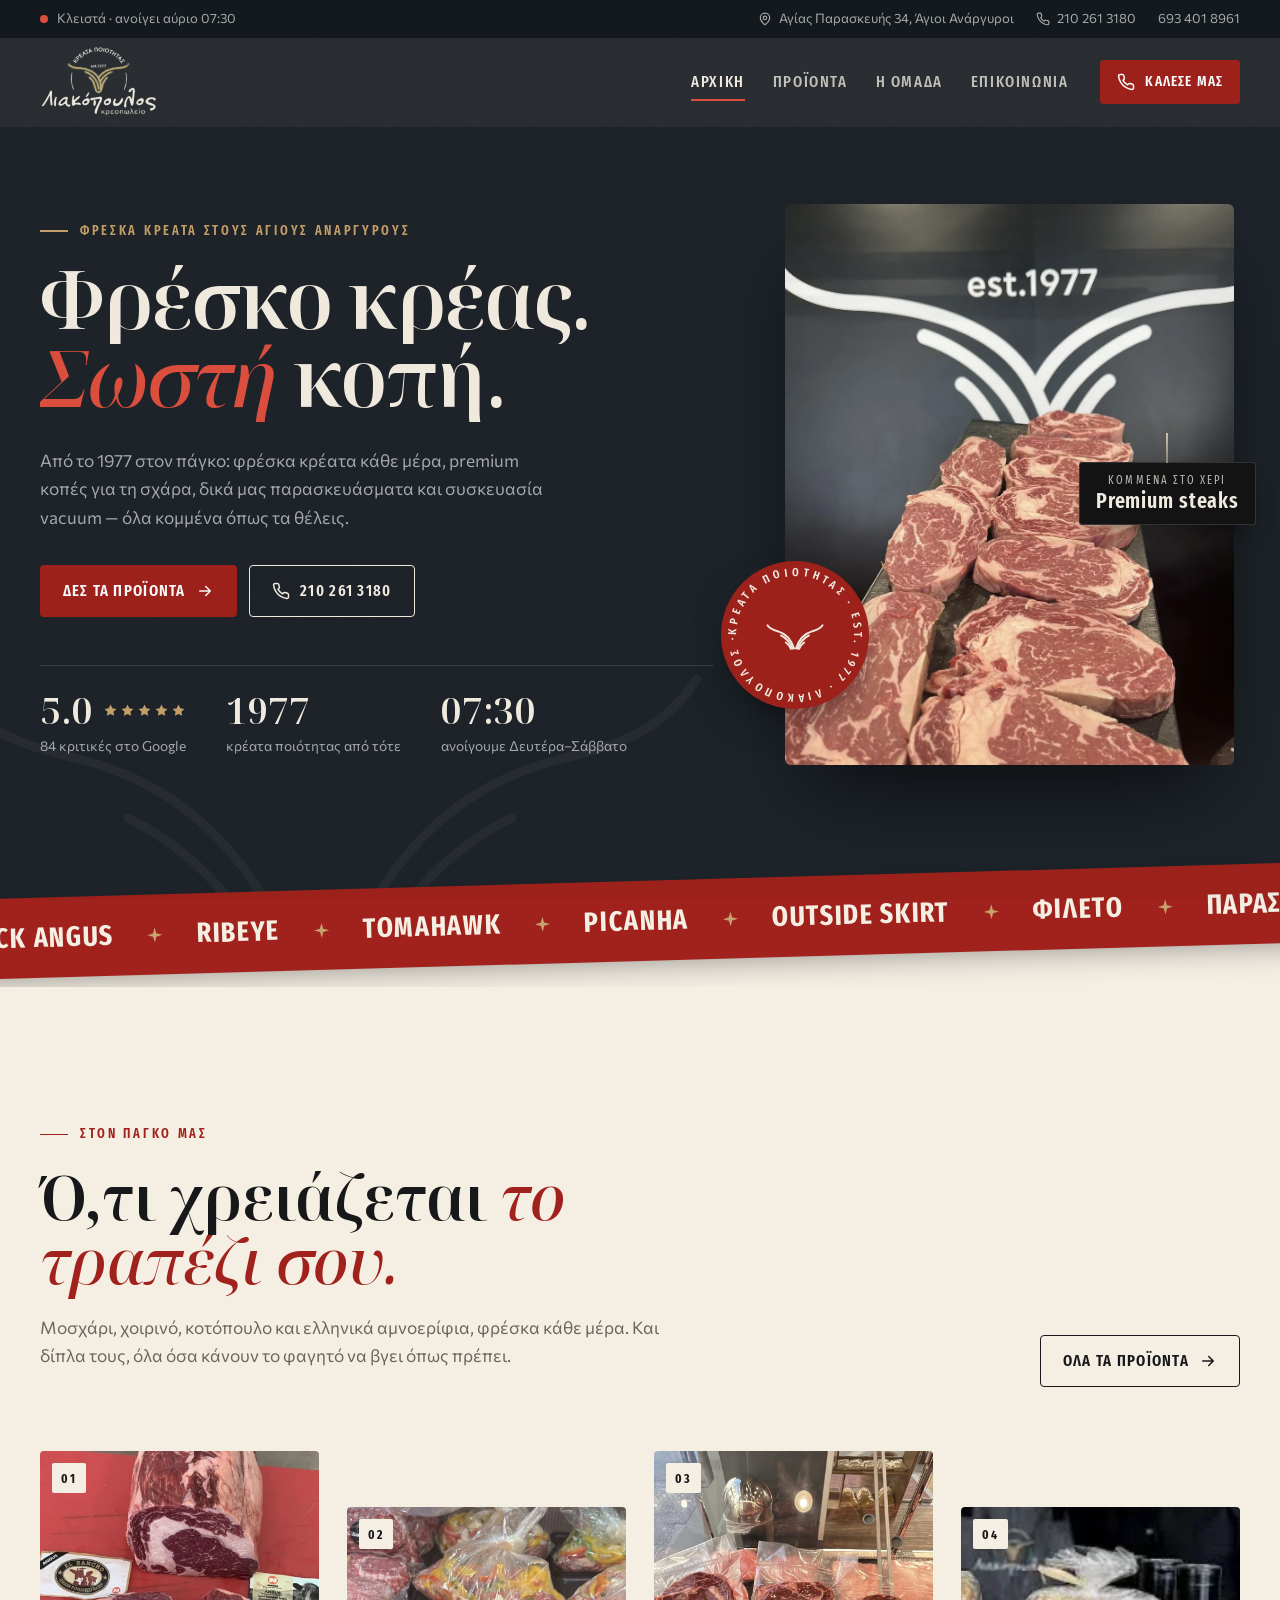
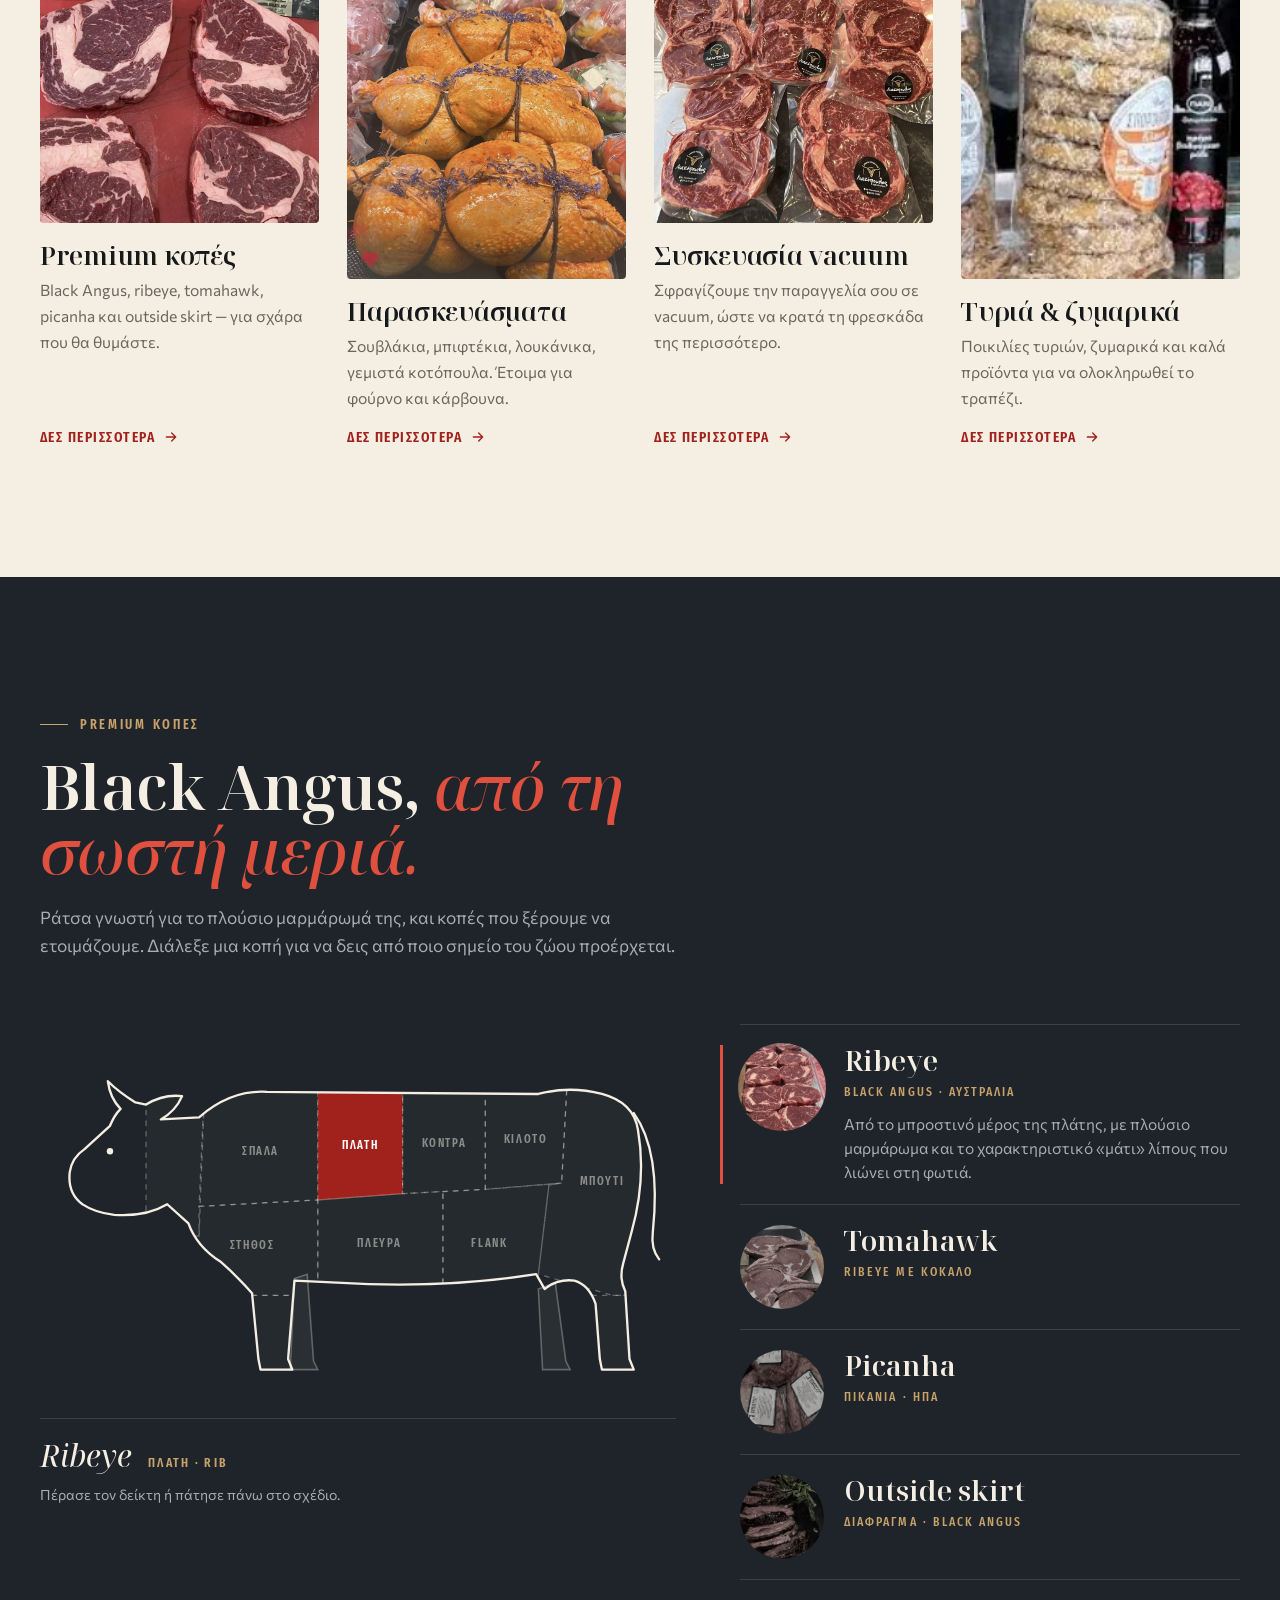
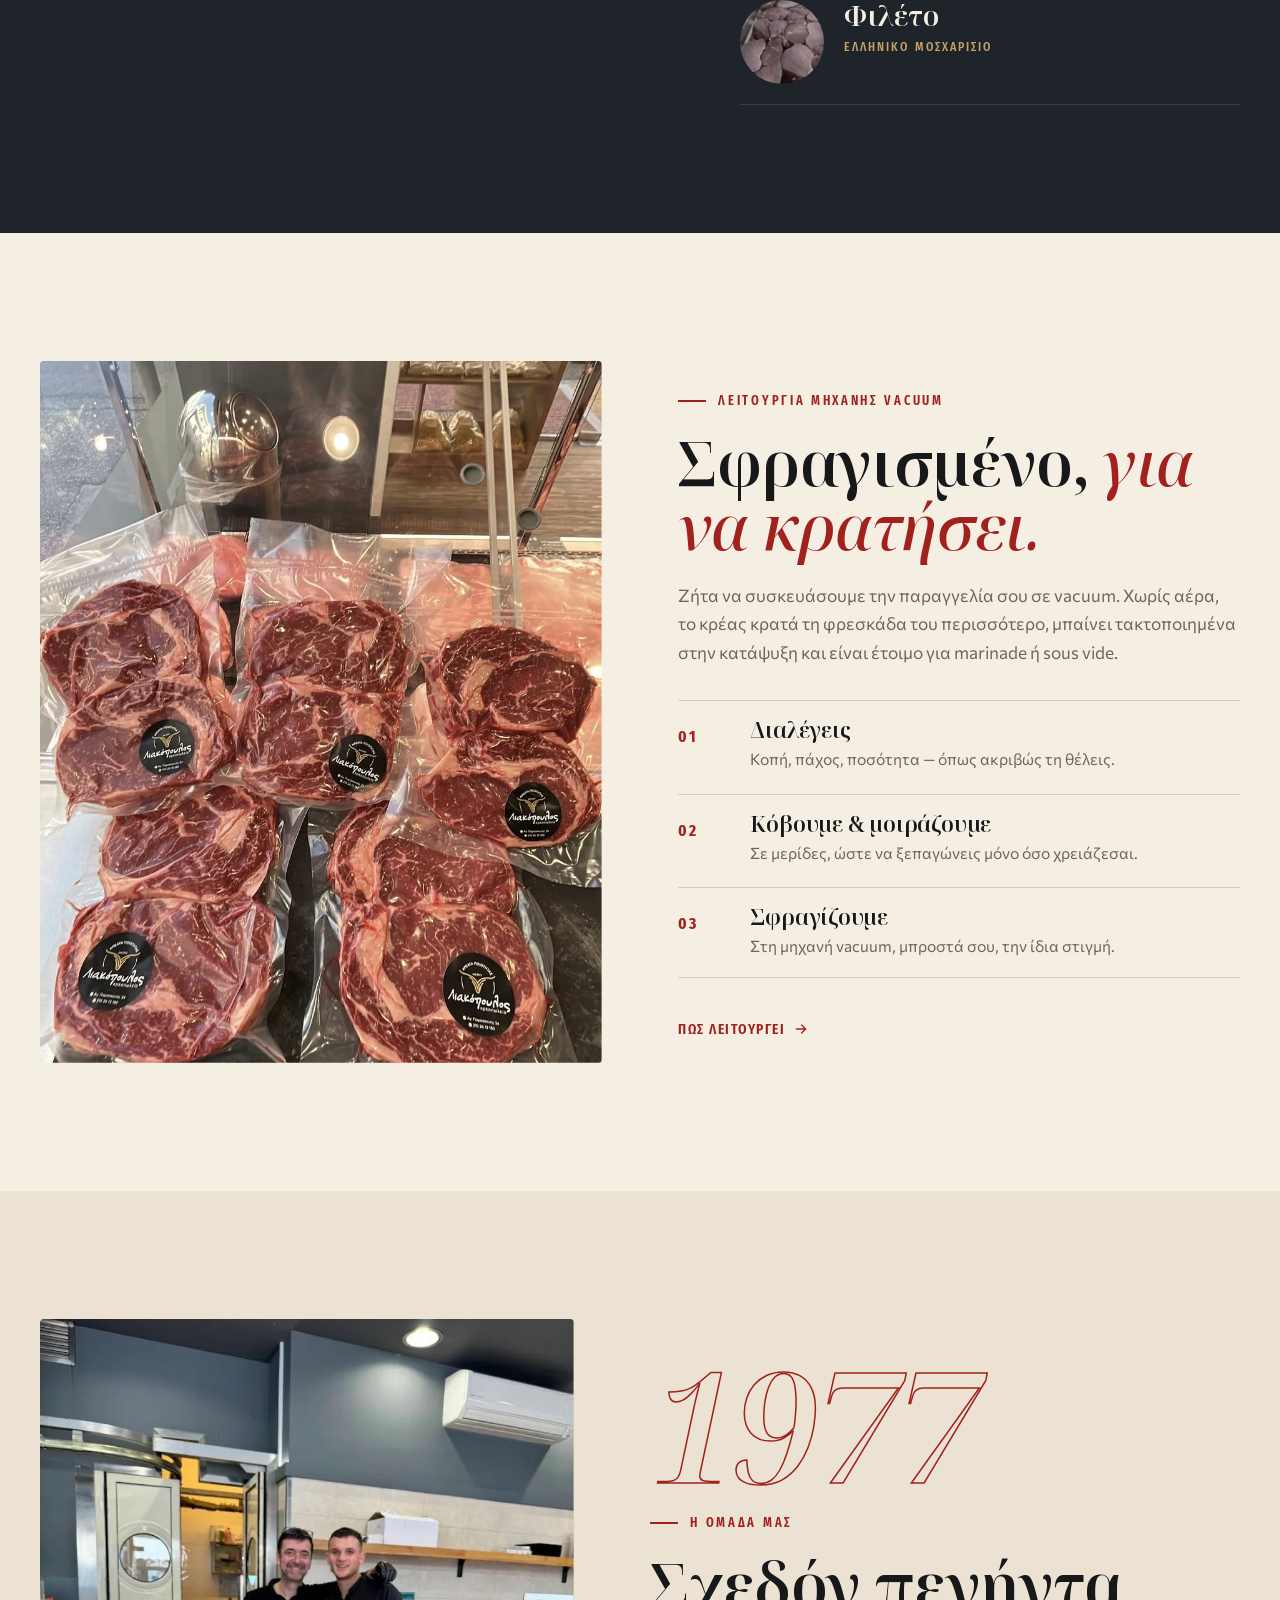
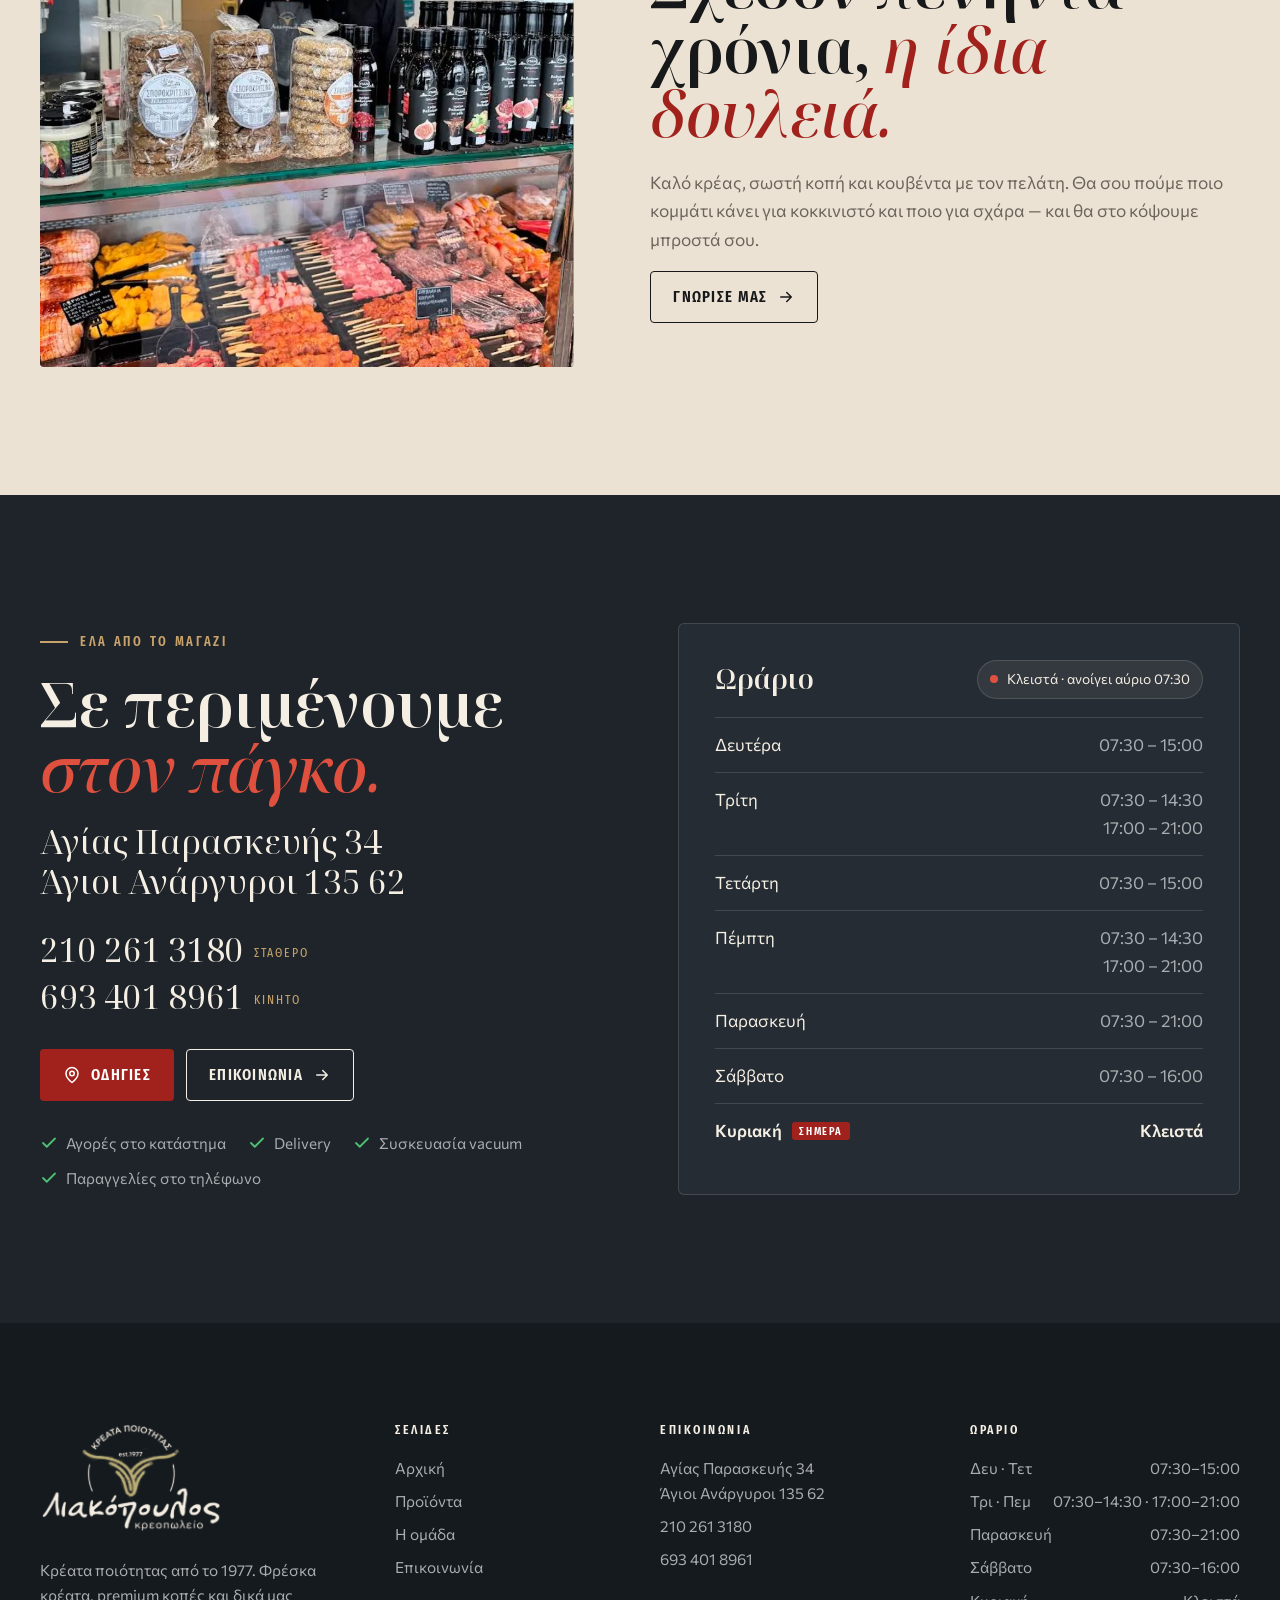
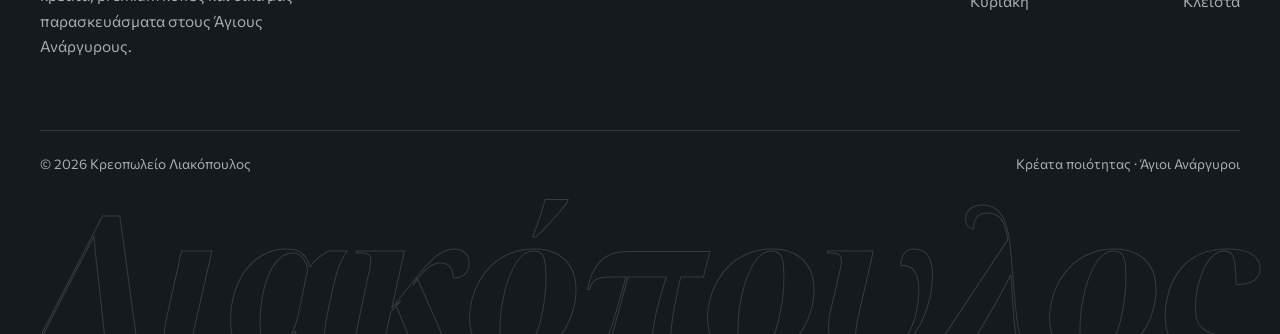
==== commit 07887d81: "Use the official logo in header, footer and About page The uploaded logo (white background) is keyed" ====
--- a/index.html
+++ b/index.html
@@ -61,8 +61,7 @@
 <header class="site-header">
   <div class="wrap">
     <a class="brand" href="index.html" aria-label="Κρεοπωλείο Λιακόπουλος — αρχική σελίδα">
-      <svg class="brand__mark" viewBox="0 0 120 66" fill="none" stroke="currentColor" stroke-width="3.4" stroke-linecap="round" aria-hidden="true"><path d="M58 61C52 42 41 30 25 25.5C16 23 9 22 3 13"/><path d="M62 61C68 42 79 30 95 25.5C104 23 111 22 117 13"/><path d="M55 61.5C50 49 42 39.5 31 34"/><path d="M65 61.5C70 49 78 39.5 89 34"/><path d="M51.5 62C49 56 45.5 51.5 41 48.5"/><path d="M68.5 62C71 56 74.5 51.5 79 48.5"/></svg>
-      <span><span class="brand__name">Λιακόπουλος</span><span class="brand__sub">Κρεοπωλείο · est. 1977</span></span>
+      <img class="brand__logo" src="assets/img/logo-light.png" alt="Λιακόπουλος κρεοπωλείο — Κρέατα ποιότητας, est. 1977" width="380" height="232">
     </a>
     <nav class="nav" id="nav" aria-label="Κύριο μενού">
       <ul class="nav__links">
@@ -329,8 +328,7 @@
     <div class="footer__grid">
       <div>
         <a class="brand" href="index.html" aria-label="Κρεοπωλείο Λιακόπουλος">
-          <svg class="brand__mark" viewBox="0 0 120 66" fill="none" stroke="currentColor" stroke-width="3.4" stroke-linecap="round" aria-hidden="true"><path d="M58 61C52 42 41 30 25 25.5C16 23 9 22 3 13"/><path d="M62 61C68 42 79 30 95 25.5C104 23 111 22 117 13"/><path d="M55 61.5C50 49 42 39.5 31 34"/><path d="M65 61.5C70 49 78 39.5 89 34"/><path d="M51.5 62C49 56 45.5 51.5 41 48.5"/><path d="M68.5 62C71 56 74.5 51.5 79 48.5"/></svg>
-          <span><span class="brand__name">Λιακόπουλος</span><span class="brand__sub">Κρεοπωλείο · est. 1977</span></span>
+          <img class="brand__logo" src="assets/img/logo-light.png" alt="Λιακόπουλος κρεοπωλείο — Κρέατα ποιότητας, est. 1977" width="380" height="232" loading="lazy">
         </a>
         <p class="footer__tag">Κρέατα ποιότητας από το 1977. Φρέσκα κρέατα, premium κοπές και δικά μας παρασκευάσματα στους Άγιους Ανάργυρους.</p>
       </div>
--- a/assets/css/style.css
+++ b/assets/css/style.css
@@ -29,7 +29,7 @@
   --wrap: 1220px;
   --gut: clamp(16px, 4vw, 40px);
   --ease: cubic-bezier(.2, .7, .2, 1);
-  --header-h: 76px;
+  --header-h: 88px;
 }
 
 /* ---------- base ---------- */
@@ -163,10 +163,8 @@
 .site-header > .wrap { display: flex; align-items: center; justify-content: space-between; gap: 24px; height: var(--header-h); }
 
 .brand { display: flex; align-items: center; gap: 12px; text-decoration: none; color: var(--paper); flex: none; }
-.brand__mark { width: 56px; height: auto; color: var(--brass); flex: none; transition: transform .6s var(--ease); }
-.brand:hover .brand__mark { transform: translateY(-2px) scale(1.04); }
-.brand__name { display: block; font-family: var(--f-display); font-style: italic; font-weight: 700; font-size: 1.6rem; line-height: 1; letter-spacing: -.01em; }
-.brand__sub { display: block; font-family: var(--f-cond); font-weight: 500; font-size: .7rem; letter-spacing: .24em; text-transform: uppercase; color: var(--brass); margin-top: 6px; }
+.brand__logo { display: block; height: 72px; width: auto; transition: transform .6s var(--ease); }
+.brand:hover .brand__logo { transform: translateY(-1px) scale(1.03); }
 
 .nav { display: flex; align-items: center; gap: 32px; }
 .nav__links { display: flex; gap: 28px; list-style: none; }
@@ -223,9 +221,12 @@
   .topbar .status, .topbar__right a { white-space: nowrap; }
   .topbar__right .topbar__addr, .topbar__right .hide-sm { display: none; }
 }
+@media (max-width: 720px) {
+  :root { --header-h: 76px; }
+  .brand__logo { height: 62px; }
+}
 @media (max-width: 400px) {
-  .brand__mark { width: 44px; }
-  .brand__name { font-size: 1.35rem; }
+  .brand__logo { height: 58px; }
 }
 
 /* ---------- brand badge (rotating ring) ---------- */
@@ -618,10 +619,8 @@
   font-size: 4.6em; line-height: .82; padding: .06em .1em 0 0; color: var(--blood);
 }
 .pull { font-family: var(--f-display); font-style: italic; font-size: clamp(1.6rem, 2.6vw, 2.2rem); line-height: 1.25; margin: 34px 0; padding-left: 24px; border-left: 3px solid var(--blood); }
-.sign { margin-top: 30px; display: flex; align-items: center; gap: 14px; }
-.sign svg { width: 64px; color: var(--brass); }
-.sign span { font-family: var(--f-display); font-style: italic; font-size: 1.5rem; line-height: 1.1; }
-.sign small { display: block; font-family: var(--f-cond); font-style: normal; font-size: .76rem; letter-spacing: .18em; text-transform: uppercase; color: var(--muted); margin-top: 4px; }
+.sign { margin-top: 34px; }
+.sign img { height: 104px; width: auto; }
 @media (max-width: 900px) {
   .story { grid-template-columns: 1fr; }
   .story__photo { position: relative; top: 0; }
@@ -695,7 +694,8 @@
 .footer ul { list-style: none; display: grid; gap: 8px; }
 .footer a { text-decoration: none; transition: color .2s; }
 .footer a:hover { color: var(--paper); }
-.footer .brand { margin-bottom: 18px; }
+.footer .brand { margin-bottom: 22px; width: fit-content; }
+.footer .brand__logo { height: 112px; }
 .footer__tag { max-width: 30ch; }
 .footer__hours li { display: flex; justify-content: space-between; gap: 16px; font-variant-numeric: tabular-nums; }
 .footer__bottom {
